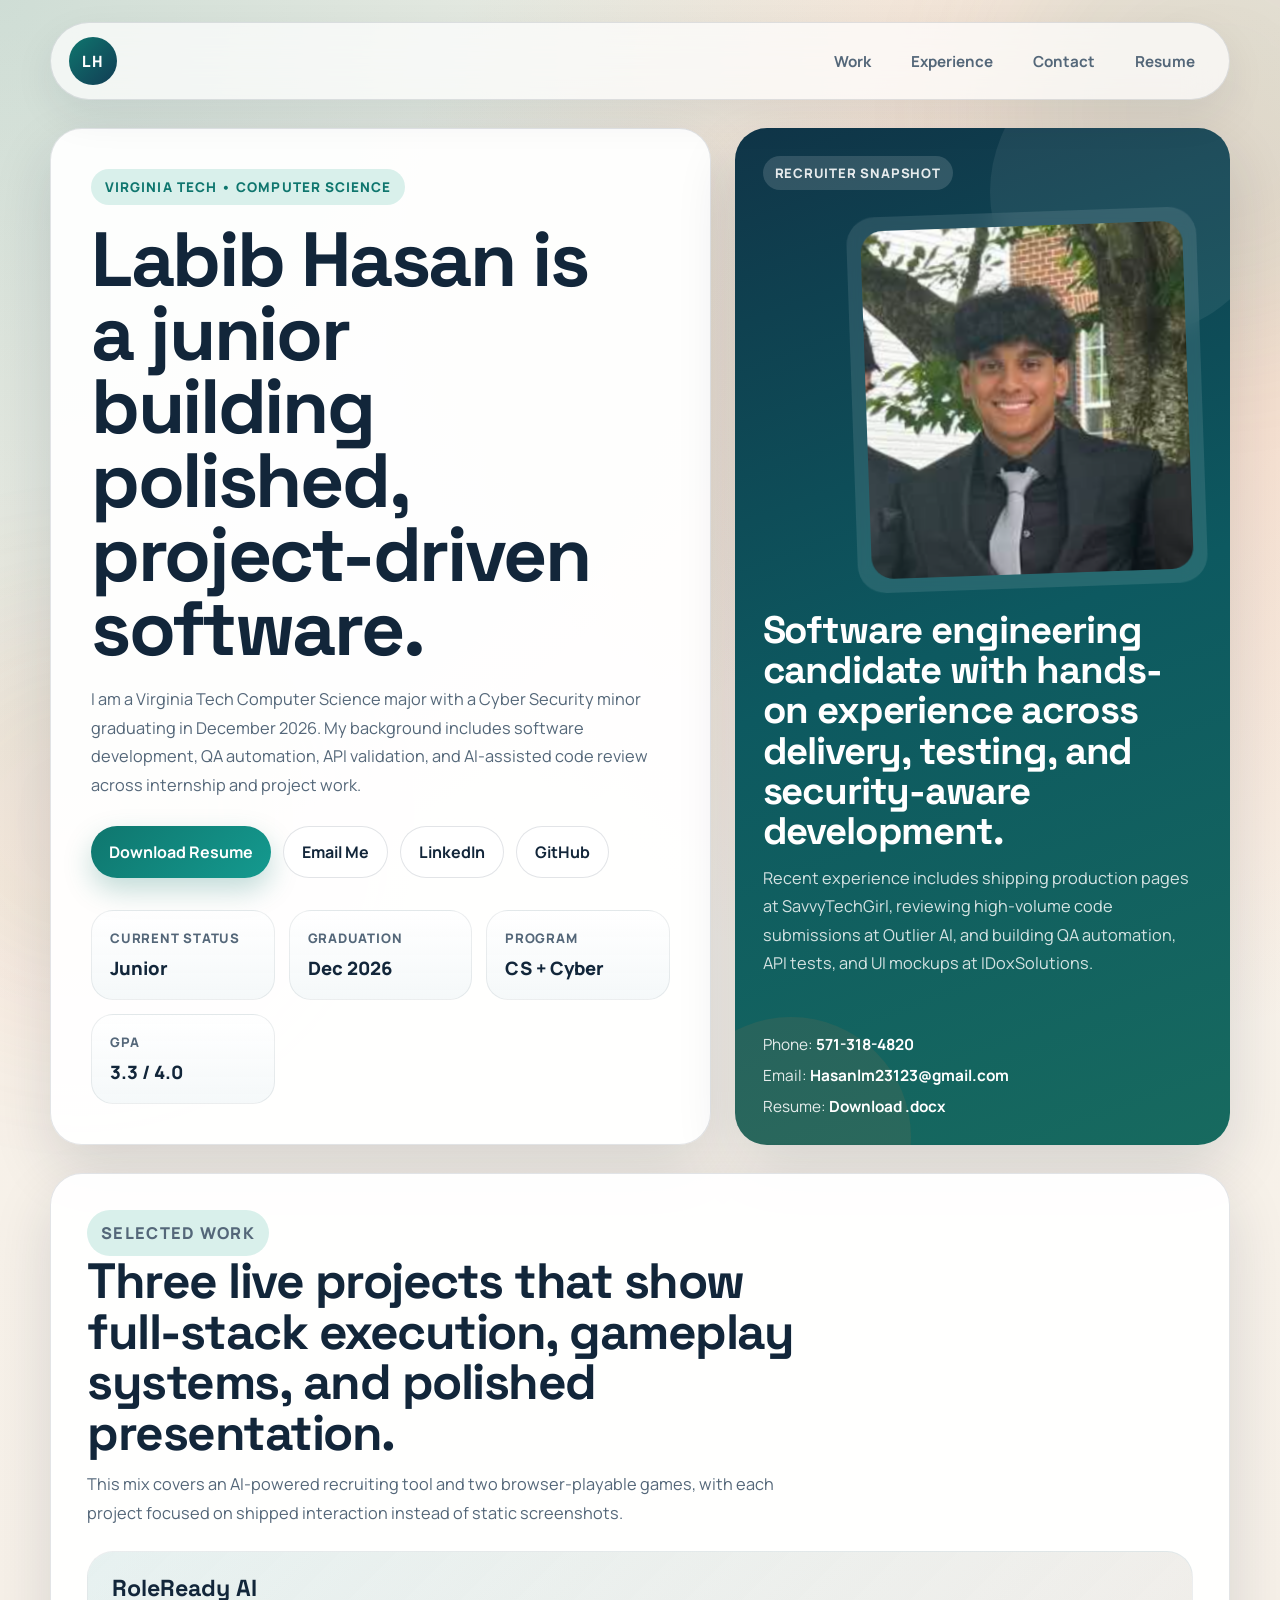
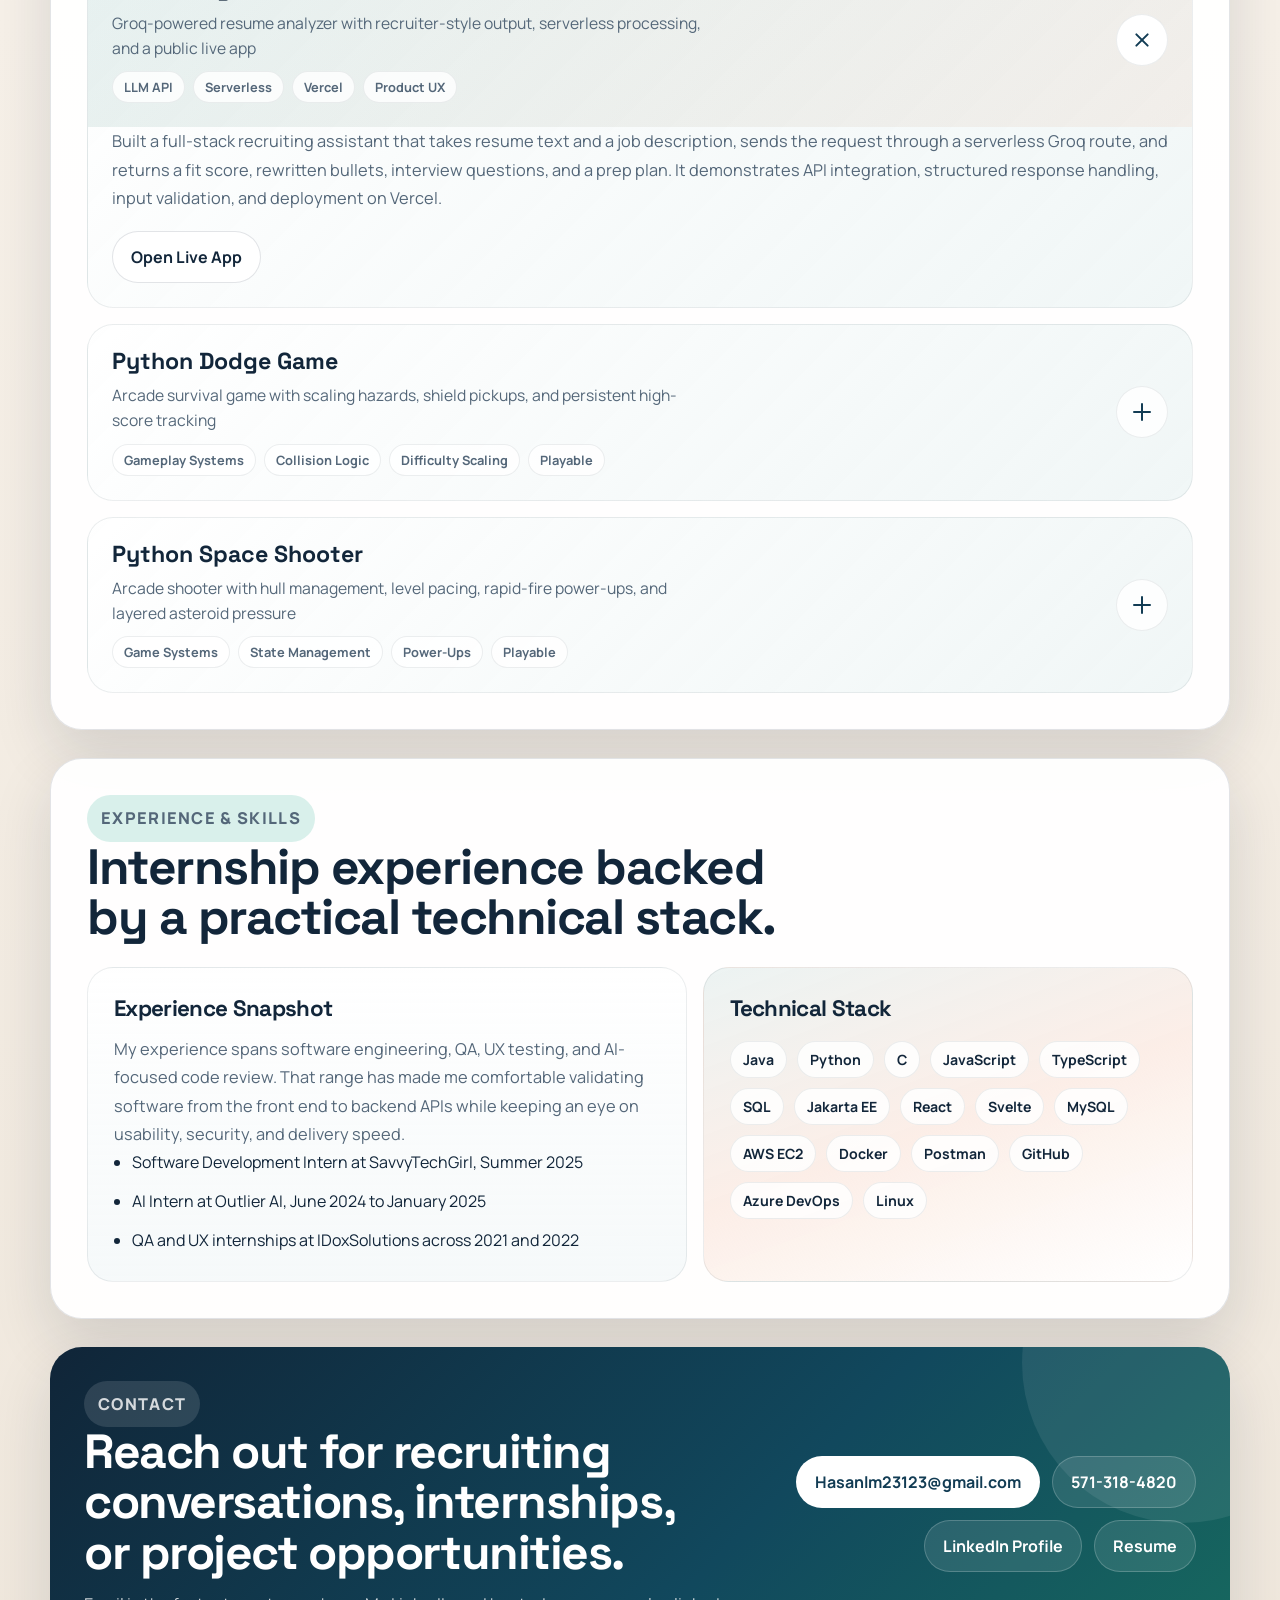
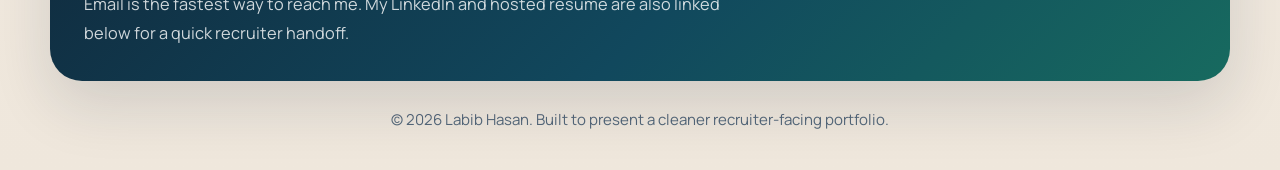
==== index.html @ 56d4d741 "refresh-featured-projects" ====
<!DOCTYPE html>
<html lang="en">

<head>
  <meta charset="utf-8" />
  <meta name="viewport" content="width=device-width, initial-scale=1" />
  <meta name="description"
    content="Labib Hasan is a Virginia Tech Computer Science junior with a Cyber Security minor graduating in December 2026. Explore resume, projects, experience, and contact information." />
  <title>Labib Hasan | Virginia Tech CS Portfolio</title>
  <link rel="preconnect" href="https://fonts.googleapis.com">
  <link rel="preconnect" href="https://fonts.gstatic.com" crossorigin>
  <link
    href="https://fonts.googleapis.com/css2?family=Manrope:wght@400;500;600;700;800&family=Space+Grotesk:wght@500;700&display=swap"
    rel="stylesheet">
  <link rel="stylesheet" href="/css/style.css?v=20260318c">
</head>

<body>
  <div class="page-shell">
    <header class="topbar">
      <a class="brand" href="#home">LH</a>
      <nav class="nav">
        <a href="#work">Work</a>
        <a href="#about">Experience</a>
        <a href="#contact">Contact</a>
        <a href="/documents/Labib_Hasan_Resume.docx" target="_blank" rel="noreferrer">Resume</a>
      </nav>
    </header>

    <main class="site-main" id="home">
      <section class="hero">
        <div class="hero-copy panel">
          <p class="eyebrow">Virginia Tech • Computer Science</p>
          <h1>Labib Hasan is a junior building polished, project-driven software.</h1>
          <p class="hero-text">
            I am a Virginia Tech Computer Science major with a Cyber Security minor graduating in December 2026. My
            background includes software development, QA automation, API validation, and AI-assisted code review across
            internship and project work.
          </p>

          <div class="hero-actions">
            <a class="btn btn-primary" href="/documents/Labib_Hasan_Resume.docx" target="_blank" rel="noreferrer"
              download>Download Resume</a>
            <a class="btn btn-secondary" href="mailto:Hasanlm23123@gmail.com">Email Me</a>
            <a class="btn btn-secondary" href="https://www.linkedin.com/in/labib-hasan-970874296" target="_blank"
              rel="noreferrer">LinkedIn</a>
            <a class="btn btn-secondary" href="https://github.com/Hasanlm23123" target="_blank"
              rel="noreferrer">GitHub</a>
          </div>

          <div class="quick-facts">
            <article class="fact-card">
              <span class="fact-label">Current Status</span>
              <strong class="fact-value">Junior</strong>
            </article>
            <article class="fact-card">
              <span class="fact-label">Graduation</span>
              <strong class="fact-value">Dec 2026</strong>
            </article>
            <article class="fact-card">
              <span class="fact-label">Program</span>
              <strong class="fact-value">CS + Cyber</strong>
            </article>
            <article class="fact-card">
              <span class="fact-label">GPA</span>
              <strong class="fact-value">3.3 / 4.0</strong>
            </article>
          </div>
        </div>

        <aside class="profile-card">
          <div class="profile-card-inner">
            <p class="profile-badge">Recruiter Snapshot</p>
            <div class="profile-image-wrap">
              <img src="images/SelfPortrait.png" alt="Portrait of Labib Hasan" class="profile-image">
            </div>
            <div class="profile-copy">
              <h2>Software engineering candidate with hands-on experience across delivery, testing, and security-aware development.</h2>
              <p>
                Recent experience includes shipping production pages at SavvyTechGirl, reviewing high-volume code
                submissions at Outlier AI, and building QA automation, API tests, and UI mockups at IDoxSolutions.
              </p>
            </div>
            <div class="profile-meta">
              <span>Phone: <a href="tel:5713184820">571-318-4820</a></span>
              <span>Email: <a href="mailto:Hasanlm23123@gmail.com">Hasanlm23123@gmail.com</a></span>
              <span>Resume: <a href="/documents/Labib_Hasan_Resume.docx" target="_blank" rel="noreferrer"
                  download>Download .docx</a></span>
            </div>
          </div>
        </aside>
      </section>

      <section class="section panel" id="work">
        <div class="section-heading">
          <p class="section-kicker">Selected Work</p>
          <h2>Three live projects that show full-stack execution, gameplay systems, and polished presentation.</h2>
          <p>
            This mix covers an AI-powered recruiting tool and two browser-playable games, with each project focused on
            shipped interaction instead of static screenshots.
          </p>
        </div>

        <div class="project-grid">
          <article class="project-card">
            <button class="project-toggle toggle" type="button" aria-expanded="false">
              <div class="project-toggle-copy">
                <span class="project-title">RoleReady AI</span>
                <span class="project-subtitle">Groq-powered resume analyzer with recruiter-style output, serverless
                  processing, and a public live app</span>
                <div class="project-tags">
                  <span class="tag">LLM API</span>
                  <span class="tag">Serverless</span>
                  <span class="tag">Vercel</span>
                  <span class="tag">Product UX</span>
                </div>
              </div>
              <span class="project-arrow" aria-hidden="true"></span>
            </button>
            <div class="slidedown">
              <div class="project-body">
                <p>
                  Built a full-stack recruiting assistant that takes resume text and a job description, sends the
                  request through a serverless Groq route, and returns a fit score, rewritten bullets, interview
                  questions, and a prep plan. It demonstrates API integration, structured response handling, input
                  validation, and deployment on Vercel.
                </p>
                <div class="project-links">
                  <a href="https://rolereadyai-hasanlm23123s-projects.vercel.app/" class="project-link"
                    target="_blank" rel="noreferrer">Open Live App</a>
                </div>
              </div>
            </div>
          </article>

          <article class="project-card">
            <button class="project-toggle toggle" type="button" aria-expanded="false">
              <div class="project-toggle-copy">
                <span class="project-title">Python Dodge Game</span>
                <span class="project-subtitle">Arcade survival game with scaling hazards, shield pickups, and
                  persistent high-score tracking</span>
                <div class="project-tags">
                  <span class="tag">Gameplay Systems</span>
                  <span class="tag">Collision Logic</span>
                  <span class="tag">Difficulty Scaling</span>
                  <span class="tag">Playable</span>
                </div>
              </div>
              <span class="project-arrow" aria-hidden="true"></span>
            </button>
            <div class="slidedown">
              <div class="project-body">
                <p>
                  Built a browser-playable survival game around movement, collision detection, score pacing, and
                  risk-reward power-ups. The project shows event-loop control, game-state management, and the ability
                  to turn a small idea into a polished interactive demo.
                </p>
                <div class="project-links">
                  <a href="/games/dodge/" class="project-link">Play Live</a>
                </div>
              </div>
            </div>
          </article>

          <article class="project-card">
            <button class="project-toggle toggle" type="button" aria-expanded="false">
              <div class="project-toggle-copy">
                <span class="project-title">Python Space Shooter</span>
                <span class="project-subtitle">Arcade shooter with hull management, level pacing, rapid-fire
                  power-ups, and layered asteroid pressure</span>
                <div class="project-tags">
                  <span class="tag">Game Systems</span>
                  <span class="tag">State Management</span>
                  <span class="tag">Power-Ups</span>
                  <span class="tag">Playable</span>
                </div>
              </div>
              <span class="project-arrow" aria-hidden="true"></span>
            </button>
            <div class="slidedown">
              <div class="project-body">
                <p>
                  Developed a browser-playable shooter with enemy waves, damage states, progression tuning, and
                  responsive feedback. It is a stronger systems project that highlights pacing, layered mechanics, and
                  clean player-facing interaction design.
                </p>
                <div class="project-links">
                  <a href="/games/space-shooter/" class="project-link">Play Live</a>
                </div>
              </div>
            </div>
          </article>
        </div>
      </section>

      <section class="section panel" id="about">
        <div class="section-heading">
          <p class="section-kicker">Experience & Skills</p>
          <h2>Internship experience backed by a practical technical stack.</h2>
        </div>

        <div class="about-grid">
          <article class="about-card">
            <h3>Experience Snapshot</h3>
            <p>
              My experience spans software engineering, QA, UX testing, and AI-focused code review. That range has made
              me comfortable validating software from the front end to backend APIs while keeping an eye on usability,
              security, and delivery speed.
            </p>
            <ul class="strength-list">
              <li>Software Development Intern at SavvyTechGirl, Summer 2025</li>
              <li>AI Intern at Outlier AI, June 2024 to January 2025</li>
              <li>QA and UX internships at IDoxSolutions across 2021 and 2022</li>
            </ul>
          </article>

          <article class="about-card accent-card">
            <h3>Technical Stack</h3>
            <div class="skill-cloud">
              <span class="skill-chip">Java</span>
              <span class="skill-chip">Python</span>
              <span class="skill-chip">C</span>
              <span class="skill-chip">JavaScript</span>
              <span class="skill-chip">TypeScript</span>
              <span class="skill-chip">SQL</span>
              <span class="skill-chip">Jakarta EE</span>
              <span class="skill-chip">React</span>
              <span class="skill-chip">Svelte</span>
              <span class="skill-chip">MySQL</span>
              <span class="skill-chip">AWS EC2</span>
              <span class="skill-chip">Docker</span>
              <span class="skill-chip">Postman</span>
              <span class="skill-chip">GitHub</span>
              <span class="skill-chip">Azure DevOps</span>
              <span class="skill-chip">Linux</span>
            </div>
          </article>
        </div>
      </section>

      <section class="contact-strip" id="contact">
        <div class="contact-copy">
          <p class="section-kicker light">Contact</p>
          <h2>Reach out for recruiting conversations, internships, or project opportunities.</h2>
          <p>
            Email is the fastest way to reach me. My LinkedIn and hosted resume are also linked below for a quick
            recruiter handoff.
          </p>
        </div>

        <div class="contact-actions">
          <a class="contact-link contact-link-primary" href="mailto:Hasanlm23123@gmail.com">Hasanlm23123@gmail.com</a>
          <a class="contact-link" href="tel:5713184820">571-318-4820</a>
          <a class="contact-link" href="https://www.linkedin.com/in/labib-hasan-970874296" target="_blank"
            rel="noreferrer">LinkedIn Profile</a>
          <a class="contact-link" href="/documents/Labib_Hasan_Resume.docx" target="_blank" rel="noreferrer"
            download>Resume</a>
        </div>
      </section>
    </main>

    <footer class="footer">
      <p>© 2026 Labib Hasan. Built to present a cleaner recruiter-facing portfolio.</p>
    </footer>
  </div>

  <script src="/js/slider.js?v=20260318b"></script>
</body>

</html>
---- css/style.css ----
:root {
    --bg: #f6f0e8;
    --bg-strong: #fffaf5;
    --surface: rgba(255, 255, 255, 0.78);
    --surface-strong: rgba(255, 255, 255, 0.94);
    --text: #12263a;
    --muted: #546779;
    --line: rgba(18, 38, 58, 0.12);
    --accent: #0f766e;
    --accent-soft: #d9f0eb;
    --accent-warm: #e57a44;
    --accent-deep: #123c54;
    --white: #ffffff;
    --shadow: 0 24px 60px rgba(18, 38, 58, 0.14);
    --radius-xl: 32px;
    --radius-lg: 24px;
    --radius-md: 18px;
}

html {
    box-sizing: border-box;
    scroll-behavior: smooth;
}

*,
*:before,
*:after {
    box-sizing: inherit;
}

body {
    margin: 0;
    min-height: 100%;
    font-family: "Manrope", sans-serif;
    color: var(--text);
    background:
        radial-gradient(circle at top left, rgba(15, 118, 110, 0.18), transparent 28%),
        radial-gradient(circle at 85% 10%, rgba(229, 122, 68, 0.22), transparent 22%),
        linear-gradient(180deg, #f9f4ec 0%, #f6f0e8 48%, #efe7dc 100%);
    overflow-x: hidden;
    position: relative;
}

body::before,
body::after {
    content: "";
    position: fixed;
    inset: auto;
    width: 28rem;
    height: 28rem;
    border-radius: 50%;
    filter: blur(80px);
    opacity: 0.45;
    pointer-events: none;
    z-index: 0;
}

body::before {
    top: -7rem;
    right: -10rem;
    background: rgba(15, 118, 110, 0.22);
}

body::after {
    bottom: -9rem;
    left: -9rem;
    background: rgba(229, 122, 68, 0.18);
}

@keyframes rise {
    from {
        opacity: 0;
        transform: translateY(22px);
    }

    to {
        opacity: 1;
        transform: translateY(0);
    }
}

a {
    color: inherit;
    text-decoration: none;
}

img {
    display: block;
    max-width: 100%;
}

.page-shell {
    width: min(1180px, calc(100% - 32px));
    margin: 0 auto;
    padding: 22px 0 40px;
    position: relative;
    z-index: 1;
}

.topbar {
    display: flex;
    justify-content: space-between;
    align-items: center;
    gap: 16px;
    padding: 14px 18px;
    margin-bottom: 28px;
    border: 1px solid var(--line);
    border-radius: 999px;
    background: rgba(255, 255, 255, 0.7);
    backdrop-filter: blur(20px);
    box-shadow: 0 16px 40px rgba(18, 38, 58, 0.08);
    position: sticky;
    top: 14px;
    z-index: 20;
}

.brand {
    width: 48px;
    height: 48px;
    border-radius: 50%;
    display: inline-flex;
    align-items: center;
    justify-content: center;
    background: linear-gradient(135deg, var(--accent), var(--accent-deep));
    color: var(--white);
    font-family: "Space Grotesk", sans-serif;
    font-size: 1rem;
    font-weight: 700;
    letter-spacing: 0.08em;
}

.nav {
    display: flex;
    gap: 8px;
    flex-wrap: wrap;
}

.nav a {
    padding: 10px 16px;
    border-radius: 999px;
    color: var(--muted);
    font-size: 0.95rem;
    font-weight: 700;
    transition: background-color 0.2s ease, color 0.2s ease, transform 0.2s ease;
}

.nav a:hover,
.nav a:focus-visible {
    background: rgba(15, 118, 110, 0.08);
    color: var(--text);
    transform: translateY(-1px);
}

.site-main {
    display: flex;
    flex-direction: column;
    gap: 28px;
}

.panel {
    background: var(--surface-strong);
    border: 1px solid var(--line);
    border-radius: var(--radius-xl);
    box-shadow: var(--shadow);
}

.hero {
    display: grid;
    grid-template-columns: minmax(0, 1.2fr) minmax(320px, 0.9fr);
    gap: 24px;
    align-items: stretch;
}

.hero-copy {
    padding: 40px;
    animation: rise 0.7s ease both;
}

.eyebrow,
.section-kicker {
    display: inline-flex;
    align-items: center;
    gap: 8px;
    padding: 9px 14px;
    margin: 0 0 18px;
    border-radius: 999px;
    background: var(--accent-soft);
    color: var(--accent);
    font-size: 0.84rem;
    font-weight: 800;
    letter-spacing: 0.08em;
    text-transform: uppercase;
}

.light {
    background: rgba(255, 255, 255, 0.12);
    color: rgba(255, 255, 255, 0.84);
}

h1,
h2,
h3 {
    margin: 0;
    font-family: "Space Grotesk", sans-serif;
    letter-spacing: -0.03em;
}

h1 {
    font-size: clamp(2.7rem, 6vw, 5rem);
    line-height: 0.96;
    max-width: 11ch;
}

.hero-text,
.section-heading p,
.about-card p,
.contact-copy p,
.project-body p,
.profile-copy p {
    color: var(--muted);
    font-size: 1.02rem;
    line-height: 1.75;
}

.hero-text {
    max-width: 58ch;
    margin: 20px 0 0;
}

.hero-actions {
    display: flex;
    flex-wrap: wrap;
    gap: 12px;
    margin-top: 26px;
}

.btn,
.project-link,
.contact-link {
    display: inline-flex;
    align-items: center;
    justify-content: center;
    padding: 14px 18px;
    border-radius: 999px;
    font-weight: 700;
    transition: transform 0.2s ease, box-shadow 0.2s ease, background-color 0.2s ease, color 0.2s ease;
}

.btn:hover,
.btn:focus-visible,
.project-link:hover,
.project-link:focus-visible,
.contact-link:hover,
.contact-link:focus-visible {
    transform: translateY(-2px);
}

.btn-primary {
    background: linear-gradient(135deg, var(--accent), #149a8f);
    color: var(--white);
    box-shadow: 0 12px 28px rgba(15, 118, 110, 0.26);
}

.btn-secondary {
    border: 1px solid var(--line);
    background: rgba(255, 255, 255, 0.86);
    color: var(--text);
}

.quick-facts {
    display: grid;
    grid-template-columns: repeat(auto-fit, minmax(150px, 1fr));
    gap: 14px;
    margin-top: 32px;
}

.fact-card {
    padding: 18px;
    border: 1px solid rgba(18, 38, 58, 0.08);
    border-radius: 22px;
    background: linear-gradient(180deg, rgba(255, 255, 255, 0.94), rgba(244, 248, 249, 0.92));
}

.fact-label {
    display: block;
    margin-bottom: 8px;
    color: var(--muted);
    font-size: 0.82rem;
    font-weight: 800;
    letter-spacing: 0.06em;
    text-transform: uppercase;
}

.fact-value {
    font-size: 1.15rem;
    font-weight: 800;
}

.profile-card {
    position: relative;
    overflow: hidden;
    border-radius: var(--radius-xl);
    background: linear-gradient(160deg, #103548 0%, #0d5960 50%, #176a5f 100%);
    color: var(--white);
    box-shadow: var(--shadow);
    animation: rise 0.7s ease 0.12s both;
}

.profile-card::before,
.profile-card::after {
    content: "";
    position: absolute;
    border-radius: 50%;
    opacity: 0.22;
}

.profile-card::before {
    width: 18rem;
    height: 18rem;
    top: -5rem;
    right: -3rem;
    background: rgba(255, 255, 255, 0.3);
}

.profile-card::after {
    width: 15rem;
    height: 15rem;
    bottom: -7rem;
    left: -4rem;
    background: rgba(229, 122, 68, 0.45);
}

.profile-card-inner {
    position: relative;
    z-index: 1;
    min-height: 100%;
    display: flex;
    flex-direction: column;
    gap: 22px;
    padding: 28px;
}

.profile-badge {
    display: inline-flex;
    align-self: flex-start;
    margin: 0;
    padding: 8px 12px;
    border-radius: 999px;
    background: rgba(255, 255, 255, 0.14);
    color: rgba(255, 255, 255, 0.88);
    font-size: 0.82rem;
    font-weight: 800;
    letter-spacing: 0.06em;
    text-transform: uppercase;
}

.profile-image-wrap {
    width: min(100%, 350px);
    margin-left: auto;
    padding: 14px;
    border-radius: 28px;
    background: rgba(255, 255, 255, 0.1);
    backdrop-filter: blur(12px);
    transform: rotate(-2deg);
}

.profile-image {
    aspect-ratio: 1 / 1.08;
    object-fit: cover;
    border-radius: 22px;
}

.profile-copy h2 {
    font-size: clamp(1.75rem, 3vw, 2.4rem);
    line-height: 1.05;
    max-width: 18ch;
}

.profile-copy p {
    color: rgba(255, 255, 255, 0.82);
    margin: 12px 0 0;
}

.profile-meta {
    display: flex;
    flex-direction: column;
    gap: 10px;
    margin-top: auto;
    color: rgba(255, 255, 255, 0.88);
    font-size: 0.96rem;
}

.profile-meta a {
    color: var(--white);
    font-weight: 700;
}

.section {
    padding: 36px;
}

#work {
    animation: rise 0.7s ease 0.2s both;
}

#about {
    animation: rise 0.7s ease 0.3s both;
}

.section-heading {
    max-width: 720px;
    margin-bottom: 24px;
}

.section-heading h2 {
    font-size: clamp(2rem, 4vw, 3.1rem);
    line-height: 1.02;
    margin-bottom: 12px;
}

.section-heading p {
    margin: 0;
}

.project-grid {
    display: grid;
    gap: 16px;
}

.project-card {
    border: 1px solid rgba(18, 38, 58, 0.08);
    border-radius: 26px;
    overflow: hidden;
    background: linear-gradient(135deg, rgba(255, 255, 255, 0.96), rgba(238, 245, 245, 0.86));
}

.project-toggle {
    width: 100%;
    display: flex;
    align-items: center;
    justify-content: space-between;
    gap: 18px;
    padding: 24px;
    background: transparent;
    border: 0;
    color: inherit;
    font: inherit;
    text-align: left;
    cursor: pointer;
    transition: background-color 0.2s ease;
}

.project-toggle:hover,
.project-toggle:focus-visible {
    background: rgba(15, 118, 110, 0.04);
}

.project-toggle.highlight {
    background: linear-gradient(135deg, rgba(15, 118, 110, 0.1), rgba(229, 122, 68, 0.08));
}

.project-toggle-copy {
    display: flex;
    flex-direction: column;
    gap: 10px;
    min-width: 0;
}

.project-title {
    font-family: "Space Grotesk", sans-serif;
    font-size: 1.45rem;
    font-weight: 700;
    line-height: 1.05;
}

.project-subtitle {
    color: var(--muted);
    font-size: 0.98rem;
    line-height: 1.6;
    max-width: 60ch;
}

.project-tags {
    display: flex;
    flex-wrap: wrap;
    gap: 8px;
}

.tag {
    display: inline-flex;
    padding: 6px 11px;
    border-radius: 999px;
    border: 1px solid rgba(18, 38, 58, 0.08);
    background: rgba(255, 255, 255, 0.82);
    color: var(--muted);
    font-size: 0.8rem;
    font-weight: 700;
}

.project-arrow {
    flex: 0 0 auto;
    width: 52px;
    height: 52px;
    border-radius: 50%;
    border: 1px solid rgba(18, 38, 58, 0.08);
    background: rgba(255, 255, 255, 0.85);
    position: relative;
    transition: transform 0.25s ease, background-color 0.25s ease;
}

.project-arrow::before,
.project-arrow::after {
    content: "";
    position: absolute;
    top: 50%;
    left: 50%;
    width: 18px;
    height: 2px;
    background: var(--accent-deep);
    border-radius: 999px;
    transform: translate(-50%, -50%);
}

.project-arrow::after {
    transform: translate(-50%, -50%) rotate(90deg);
}

.project-toggle.highlight .project-arrow {
    transform: rotate(45deg);
    background: rgba(255, 255, 255, 0.96);
}

.slidedown {
    height: 0;
    overflow: hidden;
    transition: height 0.35s ease;
}

.project-body {
    padding: 0 24px 24px;
}

.project-body p {
    margin: 0 0 18px;
}

.project-links {
    display: flex;
    flex-wrap: wrap;
    gap: 12px;
}

.project-link {
    border: 1px solid rgba(18, 38, 58, 0.12);
    background: rgba(255, 255, 255, 0.92);
    color: var(--text);
}

.about-grid {
    display: grid;
    grid-template-columns: minmax(0, 1.1fr) minmax(0, 0.9fr);
    gap: 16px;
}

.about-card {
    padding: 26px;
    border-radius: 26px;
    border: 1px solid rgba(18, 38, 58, 0.08);
    background: linear-gradient(180deg, rgba(255, 255, 255, 0.98), rgba(244, 248, 249, 0.86));
}

.about-card h3 {
    font-size: 1.4rem;
    margin-bottom: 12px;
}

.about-card p {
    margin: 0;
}

.accent-card {
    background: linear-gradient(160deg, rgba(15, 118, 110, 0.08), rgba(229, 122, 68, 0.12), rgba(255, 255, 255, 0.92));
}

.skill-cloud {
    display: flex;
    flex-wrap: wrap;
    gap: 10px;
    margin-top: 18px;
}

.skill-chip {
    display: inline-flex;
    align-items: center;
    padding: 8px 12px;
    border-radius: 999px;
    border: 1px solid rgba(18, 38, 58, 0.08);
    background: rgba(255, 255, 255, 0.84);
    color: var(--text);
    font-size: 0.88rem;
    font-weight: 700;
}

.strength-list {
    margin: 0;
    padding-left: 1.1rem;
    color: var(--text);
}

.strength-list li {
    margin-bottom: 12px;
    line-height: 1.7;
}

.strength-list li:last-child {
    margin-bottom: 0;
}

.contact-strip {
    display: flex;
    align-items: center;
    justify-content: space-between;
    gap: 24px;
    padding: 34px;
    border-radius: var(--radius-xl);
    background: linear-gradient(135deg, #102538 0%, #11485d 58%, #176a5f 100%);
    color: var(--white);
    box-shadow: var(--shadow);
    position: relative;
    overflow: hidden;
    animation: rise 0.7s ease 0.4s both;
}

.contact-strip::before {
    content: "";
    position: absolute;
    width: 20rem;
    height: 20rem;
    border-radius: 50%;
    top: -9rem;
    right: -7rem;
    background: rgba(255, 255, 255, 0.08);
}

.contact-copy,
.contact-actions {
    position: relative;
    z-index: 1;
}

.contact-copy {
    max-width: 640px;
}

.contact-copy h2 {
    font-size: clamp(1.9rem, 4vw, 3rem);
    line-height: 1.05;
    margin-bottom: 12px;
}

.contact-copy p {
    margin: 0;
    color: rgba(255, 255, 255, 0.8);
}

.contact-actions {
    display: flex;
    flex-wrap: wrap;
    gap: 12px;
    justify-content: flex-end;
}

.contact-link {
    border: 1px solid rgba(255, 255, 255, 0.2);
    background: rgba(255, 255, 255, 0.1);
    color: var(--white);
}

.contact-link-primary {
    background: var(--white);
    color: var(--accent-deep);
    border-color: transparent;
}

.footer {
    padding: 28px 4px 0;
    text-align: center;
    color: var(--muted);
    font-size: 0.94rem;
}

.footer p {
    margin: 0;
}

@media (max-width: 980px) {
    .hero,
    .about-grid,
    .contact-strip {
        grid-template-columns: 1fr;
    }

    .hero {
        display: flex;
        flex-direction: column;
    }

    .contact-strip {
        flex-direction: column;
        align-items: flex-start;
    }

    .contact-actions {
        justify-content: flex-start;
    }

    .profile-copy h2 {
        max-width: none;
    }
}

@media (max-width: 760px) {
    .page-shell {
        width: min(100%, calc(100% - 20px));
        padding-top: 12px;
    }

    .topbar {
        border-radius: 28px;
        flex-direction: column;
        align-items: stretch;
        padding: 14px;
    }

    .brand {
        align-self: flex-start;
    }

    .nav {
        justify-content: flex-start;
    }

    .hero-copy,
    .section,
    .contact-strip {
        padding: 24px;
    }

    .quick-facts {
        grid-template-columns: 1fr;
    }

    .project-toggle {
        align-items: flex-start;
    }

    .project-arrow {
        width: 46px;
        height: 46px;
    }
}

@media (max-width: 540px) {
    h1 {
        max-width: none;
        font-size: clamp(2.4rem, 12vw, 3.2rem);
    }

    .hero-actions,
    .contact-actions {
        flex-direction: column;
        align-items: stretch;
    }

    .btn,
    .project-link,
    .contact-link {
        width: 100%;
    }

    .project-toggle {
        padding: 20px;
    }

    .project-body {
        padding: 0 20px 20px;
    }
}
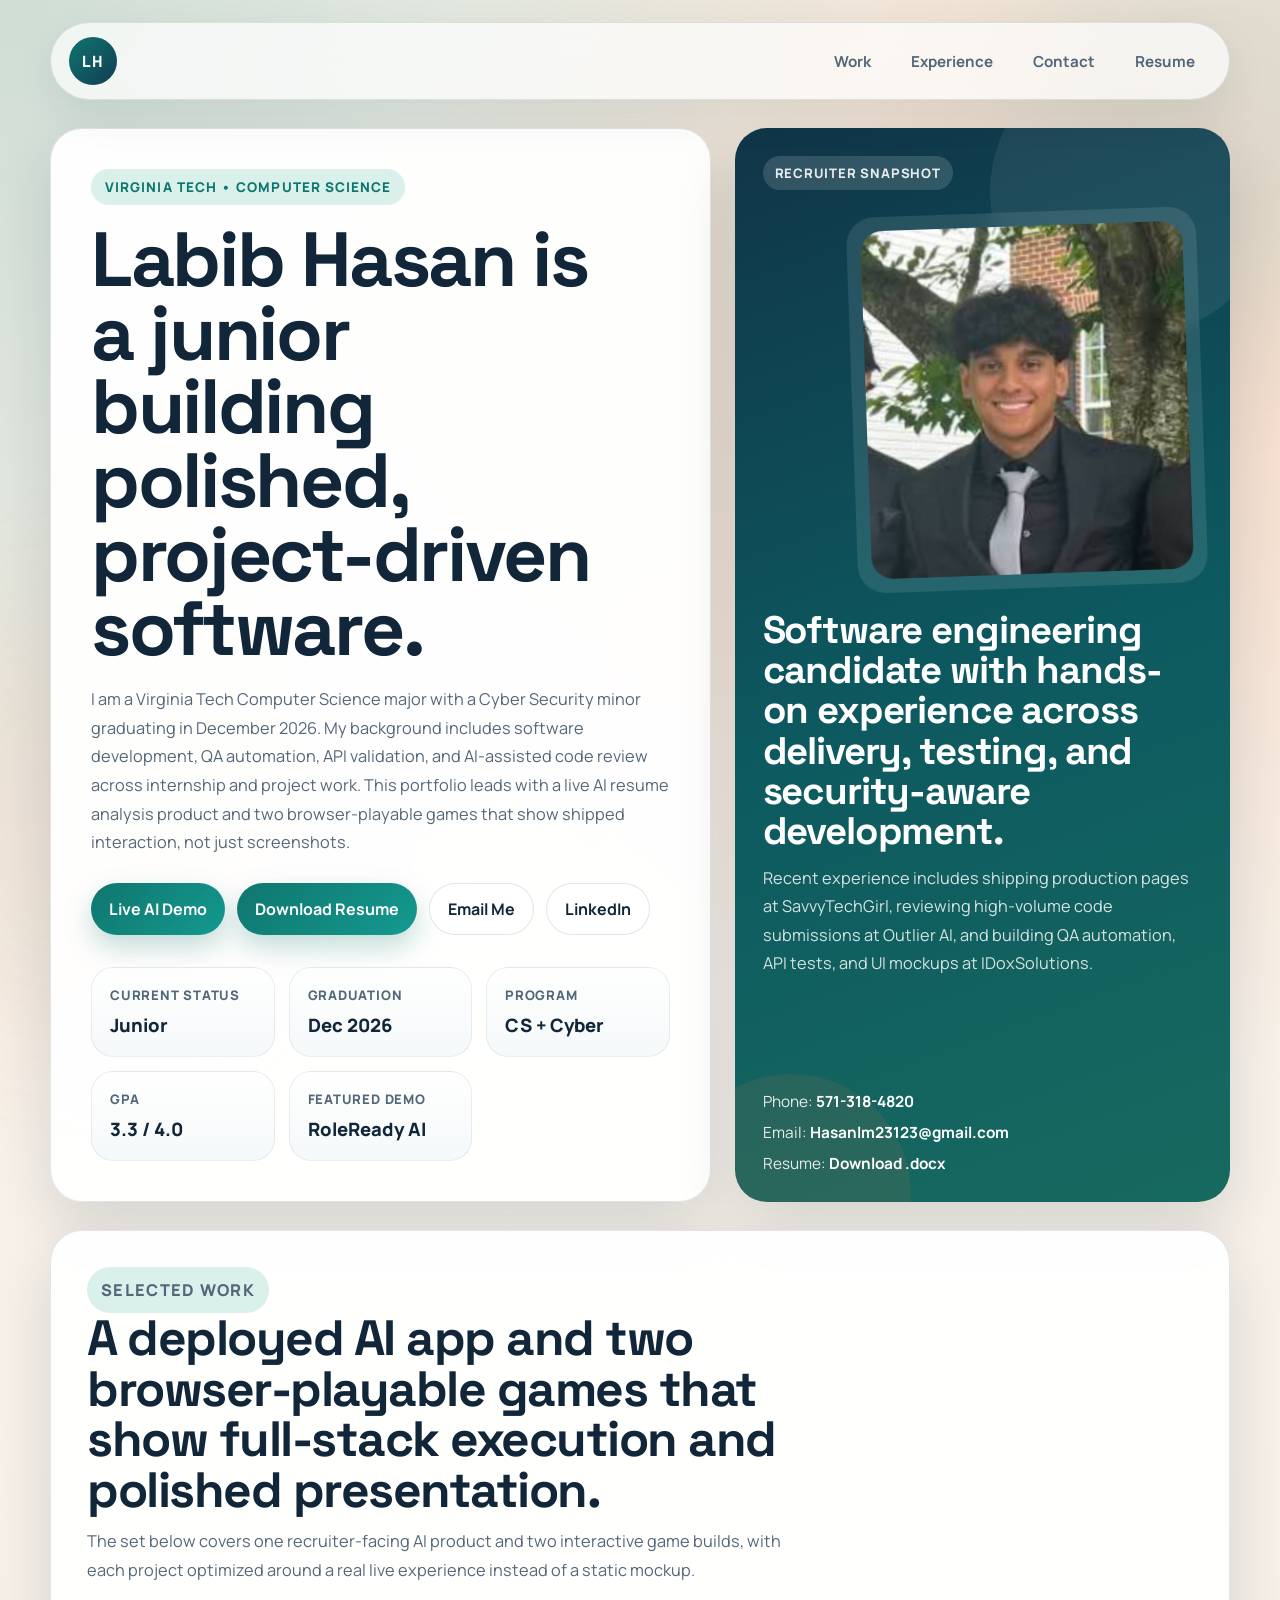
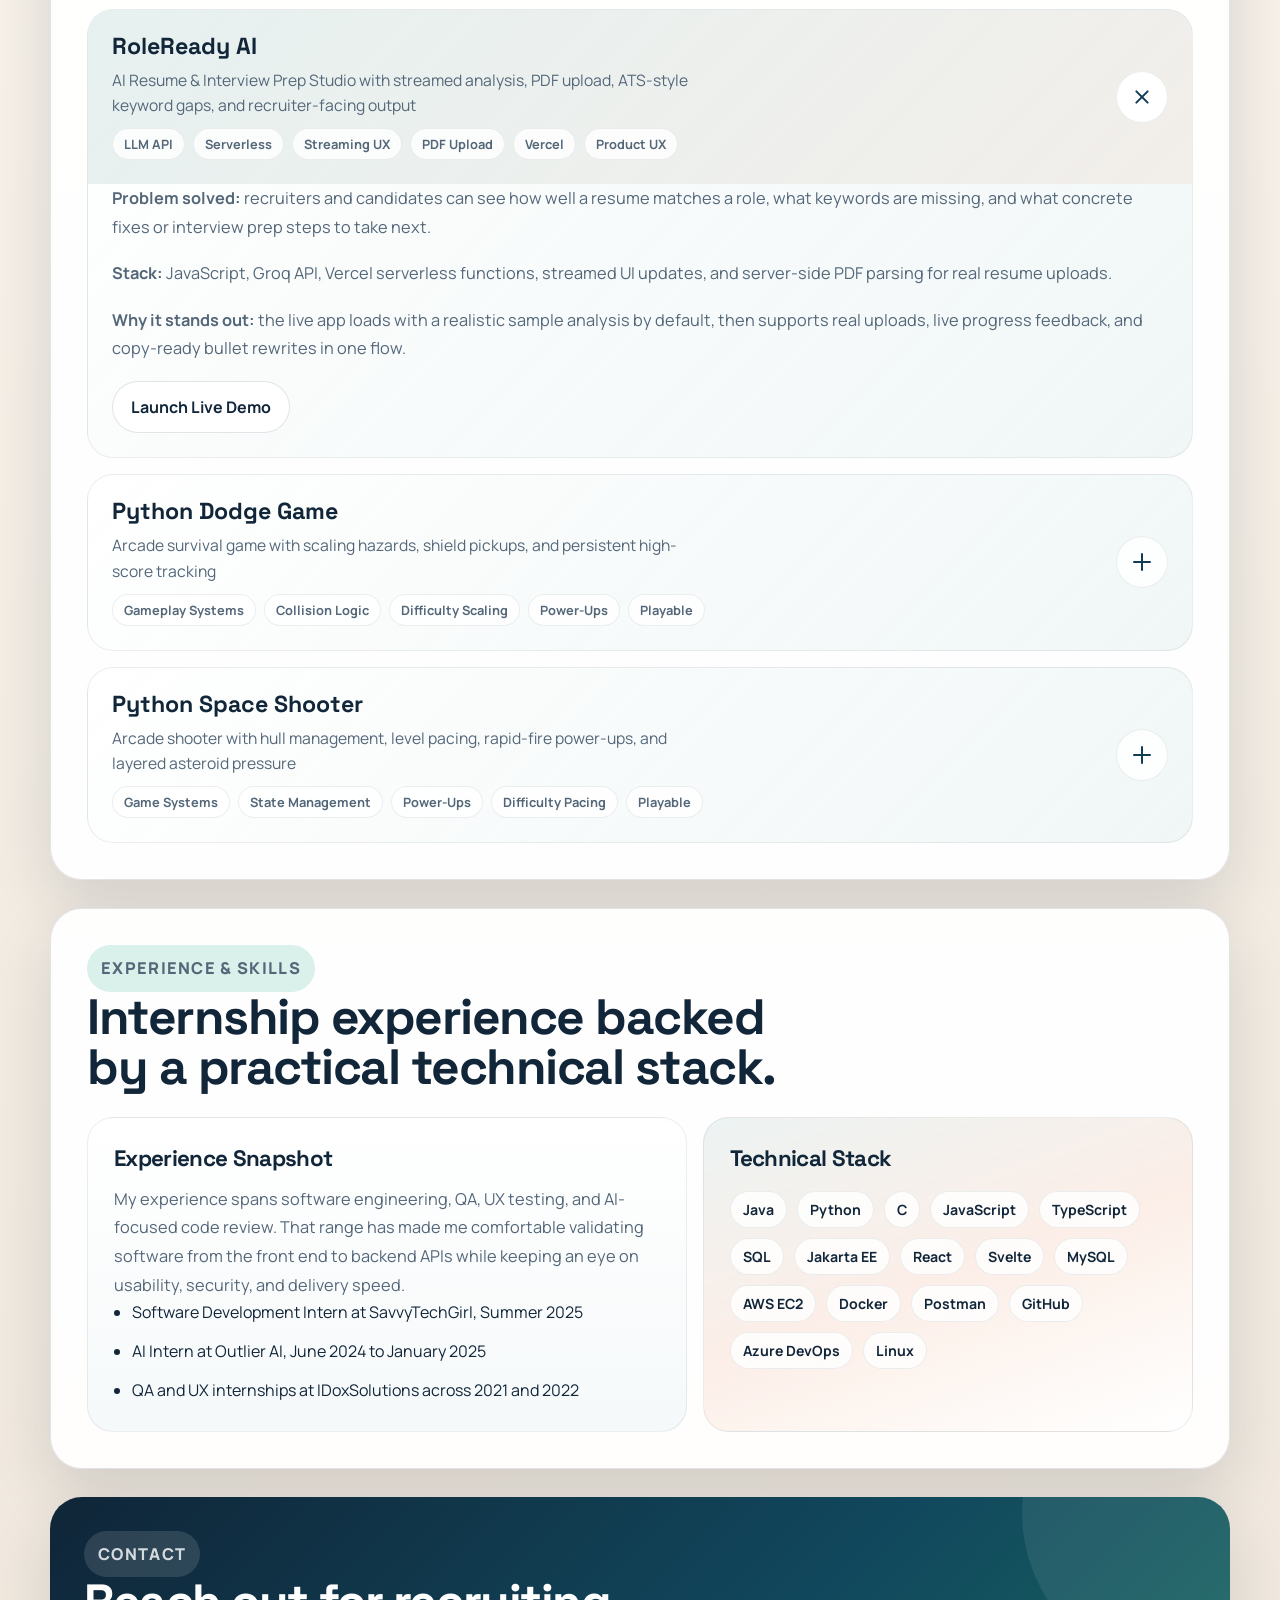
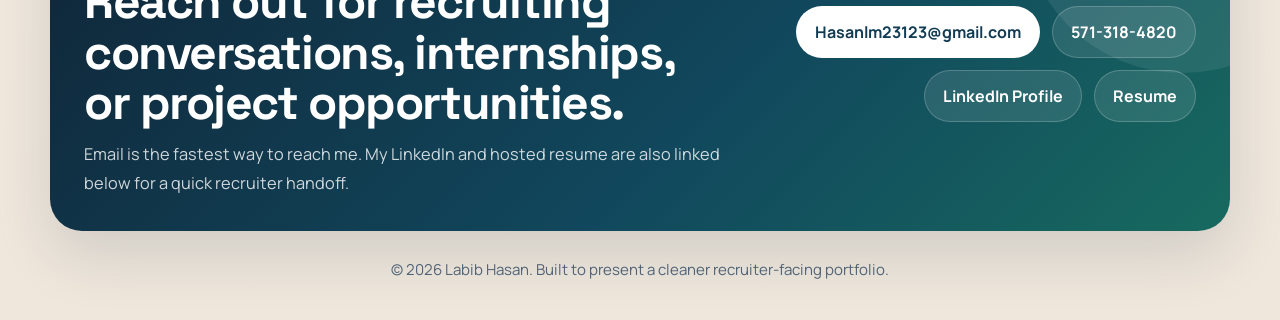
==== commit 2f2d41fa: "feature-live-ai-demo-homepage" ====
--- a/index.html
+++ b/index.html
@@ -35,17 +35,18 @@
           <p class="hero-text">
             I am a Virginia Tech Computer Science major with a Cyber Security minor graduating in December 2026. My
             background includes software development, QA automation, API validation, and AI-assisted code review across
-            internship and project work.
+            internship and project work. This portfolio leads with a live AI resume analysis product and two
+            browser-playable games that show shipped interaction, not just screenshots.
           </p>
 
           <div class="hero-actions">
+            <a class="btn btn-primary" href="https://rolereadyai-hasanlm23123s-projects.vercel.app/" target="_blank"
+              rel="noreferrer">Live AI Demo</a>
             <a class="btn btn-primary" href="/documents/Labib_Hasan_Resume.docx" target="_blank" rel="noreferrer"
               download>Download Resume</a>
             <a class="btn btn-secondary" href="mailto:Hasanlm23123@gmail.com">Email Me</a>
             <a class="btn btn-secondary" href="https://www.linkedin.com/in/labib-hasan-970874296" target="_blank"
               rel="noreferrer">LinkedIn</a>
-            <a class="btn btn-secondary" href="https://github.com/Hasanlm23123" target="_blank"
-              rel="noreferrer">GitHub</a>
           </div>
 
           <div class="quick-facts">
@@ -64,6 +65,10 @@
             <article class="fact-card">
               <span class="fact-label">GPA</span>
               <strong class="fact-value">3.3 / 4.0</strong>
+            </article>
+            <article class="fact-card">
+              <span class="fact-label">Featured Demo</span>
+              <strong class="fact-value">RoleReady AI</strong>
             </article>
           </div>
         </div>
@@ -94,10 +99,10 @@
       <section class="section panel" id="work">
         <div class="section-heading">
           <p class="section-kicker">Selected Work</p>
-          <h2>Three live projects that show full-stack execution, gameplay systems, and polished presentation.</h2>
+          <h2>A deployed AI app and two browser-playable games that show full-stack execution and polished presentation.</h2>
           <p>
-            This mix covers an AI-powered recruiting tool and two browser-playable games, with each project focused on
-            shipped interaction instead of static screenshots.
+            The set below covers one recruiter-facing AI product and two interactive game builds, with each project
+            optimized around a real live experience instead of a static mockup.
           </p>
         </div>
 
@@ -106,11 +111,13 @@
             <button class="project-toggle toggle" type="button" aria-expanded="false">
               <div class="project-toggle-copy">
                 <span class="project-title">RoleReady AI</span>
-                <span class="project-subtitle">Groq-powered resume analyzer with recruiter-style output, serverless
-                  processing, and a public live app</span>
+                <span class="project-subtitle">AI Resume &amp; Interview Prep Studio with streamed analysis, PDF
+                  upload, ATS-style keyword gaps, and recruiter-facing output</span>
                 <div class="project-tags">
                   <span class="tag">LLM API</span>
                   <span class="tag">Serverless</span>
+                  <span class="tag">Streaming UX</span>
+                  <span class="tag">PDF Upload</span>
                   <span class="tag">Vercel</span>
                   <span class="tag">Product UX</span>
                 </div>
@@ -120,14 +127,20 @@
             <div class="slidedown">
               <div class="project-body">
                 <p>
-                  Built a full-stack recruiting assistant that takes resume text and a job description, sends the
-                  request through a serverless Groq route, and returns a fit score, rewritten bullets, interview
-                  questions, and a prep plan. It demonstrates API integration, structured response handling, input
-                  validation, and deployment on Vercel.
+                  <strong>Problem solved:</strong> recruiters and candidates can see how well a resume matches a role,
+                  what keywords are missing, and what concrete fixes or interview prep steps to take next.
+                </p>
+                <p>
+                  <strong>Stack:</strong> JavaScript, Groq API, Vercel serverless functions, streamed UI updates, and
+                  server-side PDF parsing for real resume uploads.
+                </p>
+                <p>
+                  <strong>Why it stands out:</strong> the live app loads with a realistic sample analysis by default,
+                  then supports real uploads, live progress feedback, and copy-ready bullet rewrites in one flow.
                 </p>
                 <div class="project-links">
                   <a href="https://rolereadyai-hasanlm23123s-projects.vercel.app/" class="project-link"
-                    target="_blank" rel="noreferrer">Open Live App</a>
+                    target="_blank" rel="noreferrer">Launch Live Demo</a>
                 </div>
               </div>
             </div>
@@ -143,6 +156,7 @@
                   <span class="tag">Gameplay Systems</span>
                   <span class="tag">Collision Logic</span>
                   <span class="tag">Difficulty Scaling</span>
+                  <span class="tag">Power-Ups</span>
                   <span class="tag">Playable</span>
                 </div>
               </div>
@@ -151,9 +165,9 @@
             <div class="slidedown">
               <div class="project-body">
                 <p>
-                  Built a browser-playable survival game around movement, collision detection, score pacing, and
-                  risk-reward power-ups. The project shows event-loop control, game-state management, and the ability
-                  to turn a small idea into a polished interactive demo.
+                  Rebuilt the original Python dodge concept into a browser-playable arcade survival game with movement,
+                  collision detection, score-based pacing, shield pickups, and persistent high-score tracking. It shows
+                  event-loop control, game-state management, and clean moment-to-moment feedback.
                 </p>
                 <div class="project-links">
                   <a href="/games/dodge/" class="project-link">Play Live</a>
@@ -172,6 +186,7 @@
                   <span class="tag">Game Systems</span>
                   <span class="tag">State Management</span>
                   <span class="tag">Power-Ups</span>
+                  <span class="tag">Difficulty Pacing</span>
                   <span class="tag">Playable</span>
                 </div>
               </div>
@@ -180,9 +195,9 @@
             <div class="slidedown">
               <div class="project-body">
                 <p>
-                  Developed a browser-playable shooter with enemy waves, damage states, progression tuning, and
-                  responsive feedback. It is a stronger systems project that highlights pacing, layered mechanics, and
-                  clean player-facing interaction design.
+                  Reworked the original Python shooter into a browser-playable space game with hull management,
+                  progression tuning, rapid-fire pickups, layered asteroid pressure, and responsive damage feedback. It
+                  highlights pacing, layered mechanics, and clean player-facing interaction design.
                 </p>
                 <div class="project-links">
                   <a href="/games/space-shooter/" class="project-link">Play Live</a>
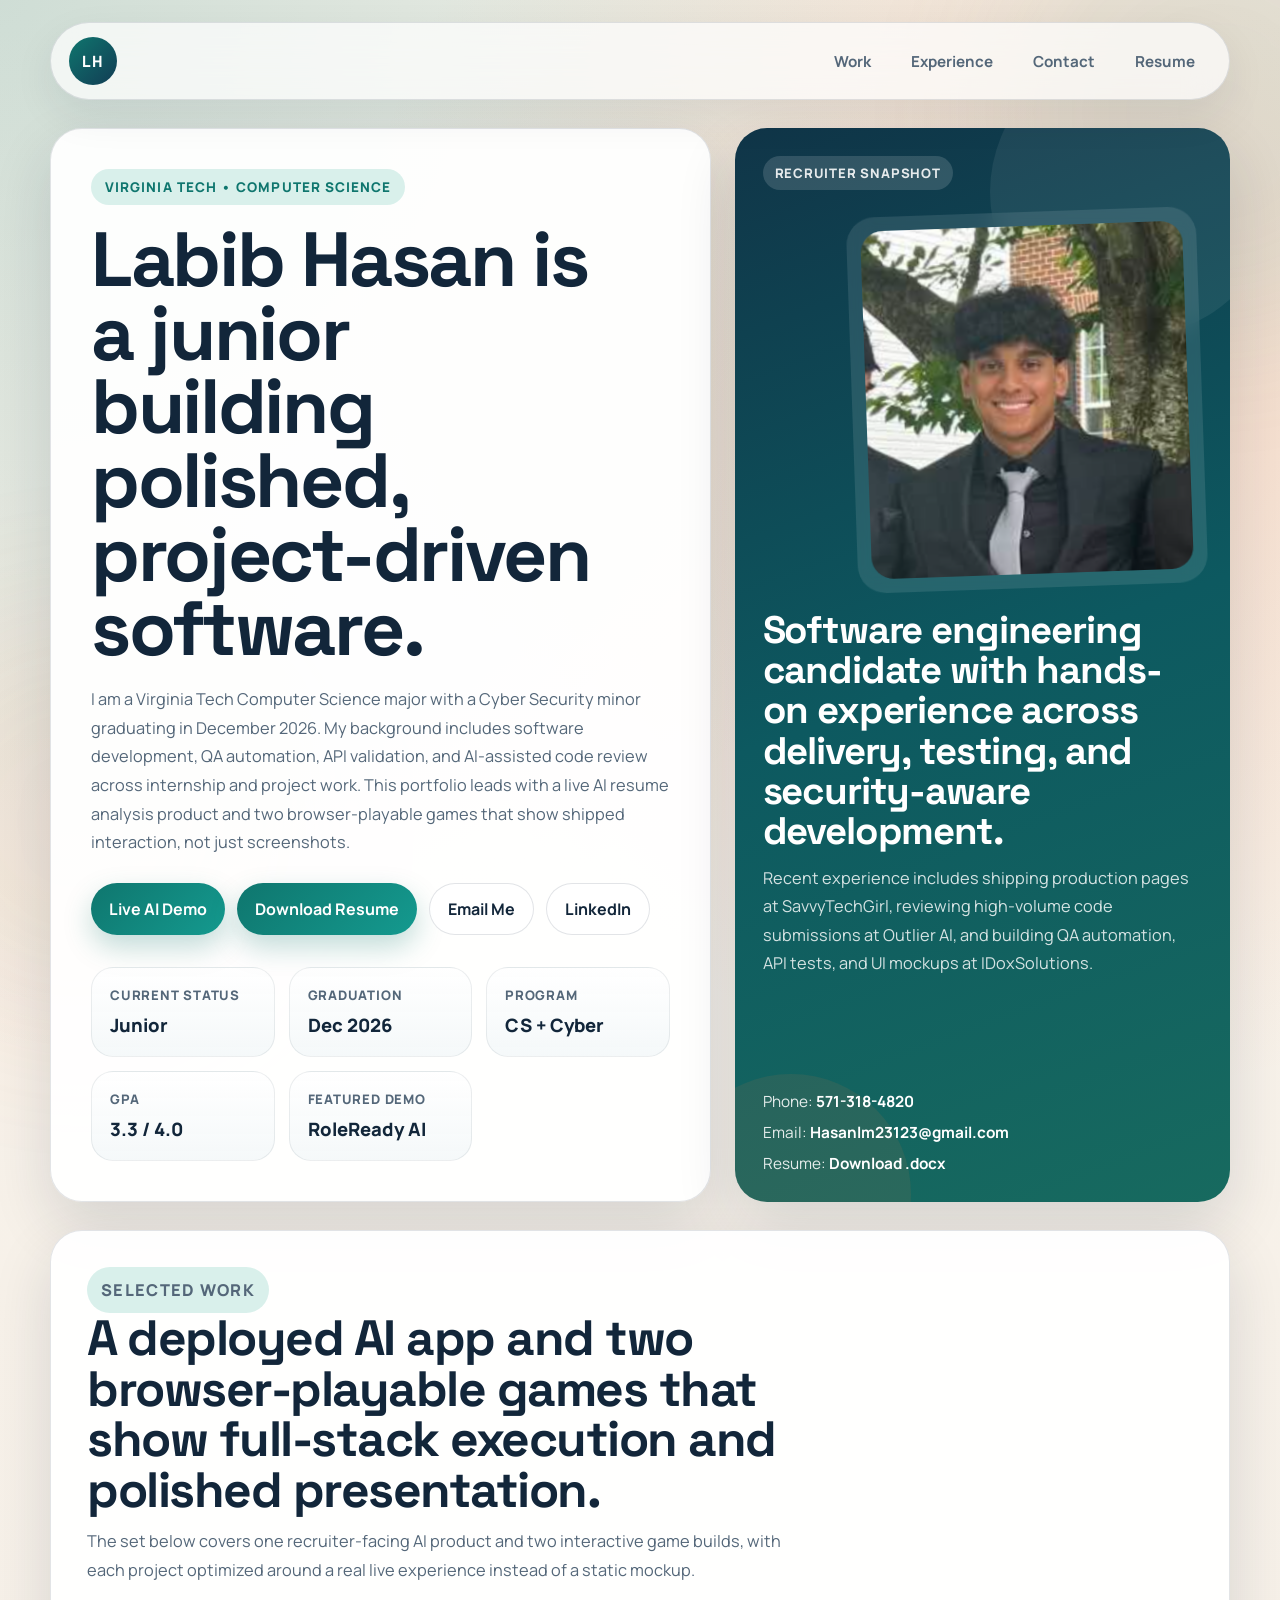
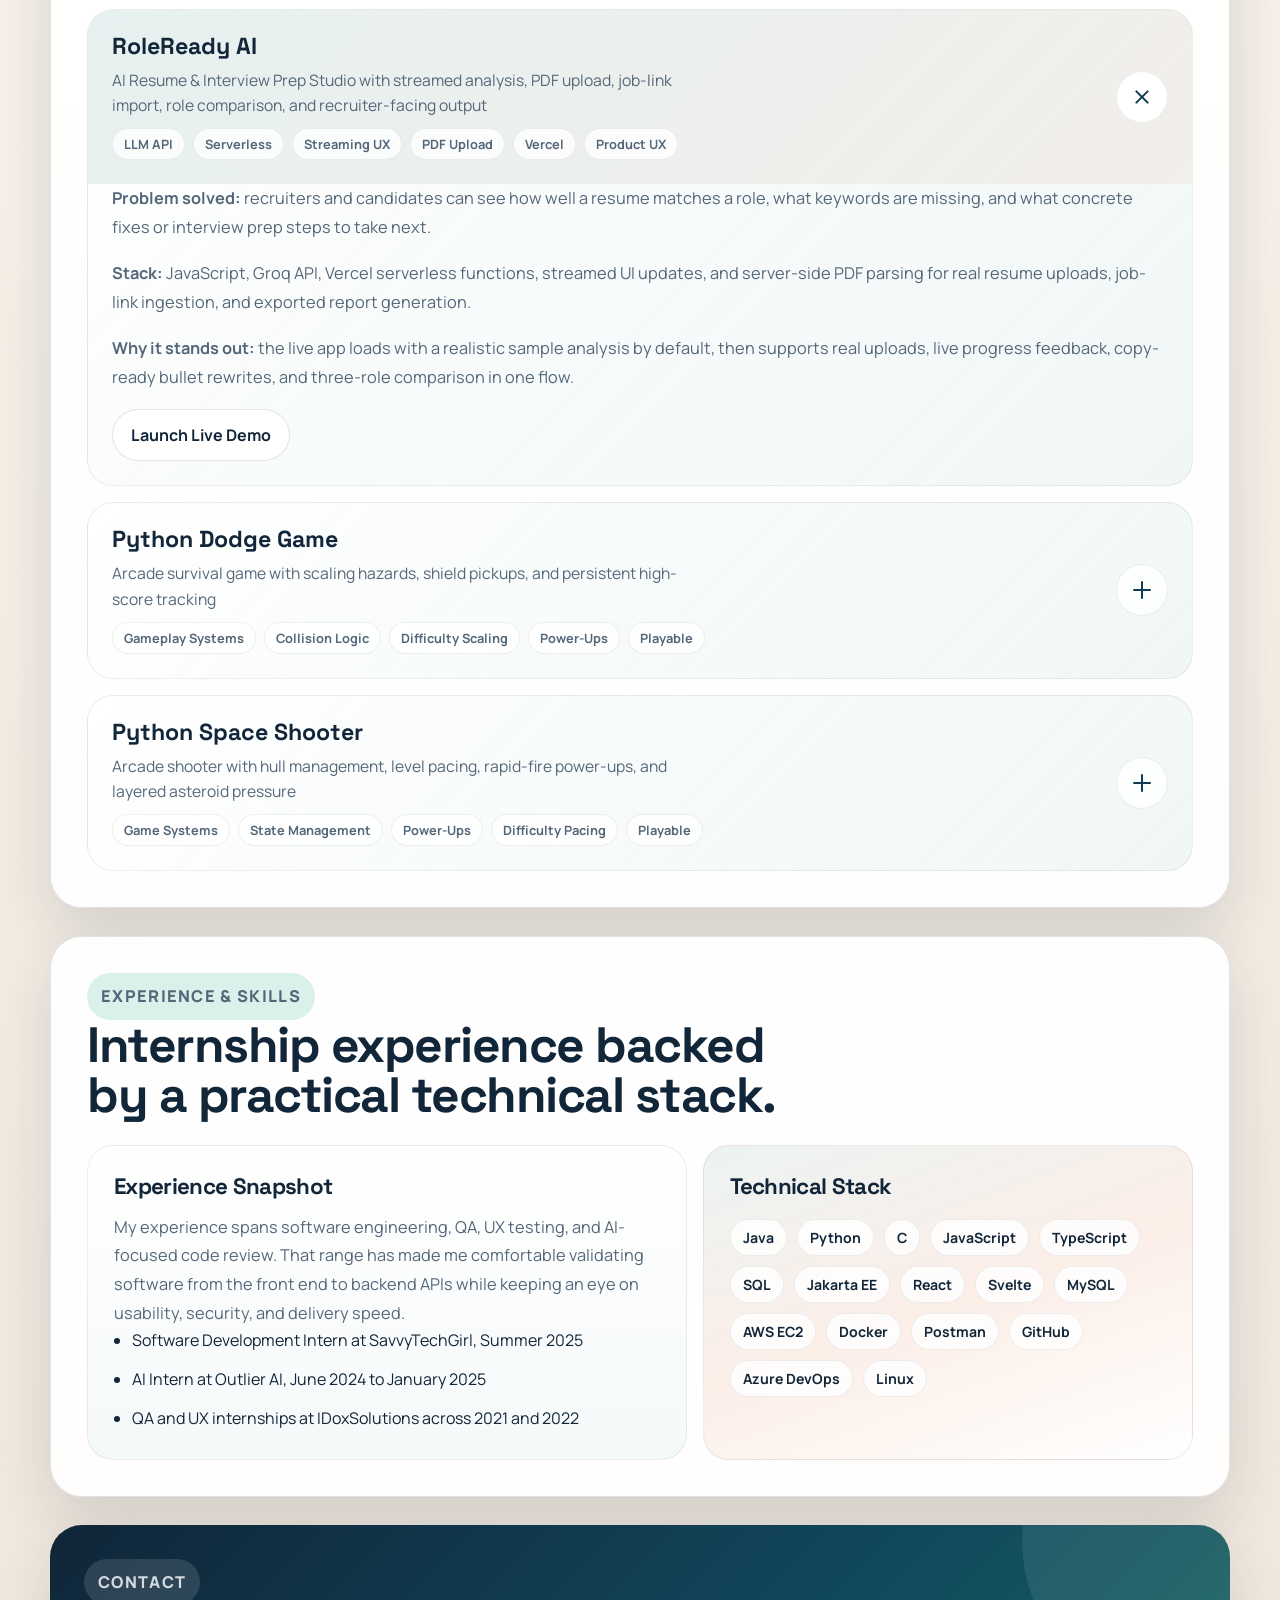
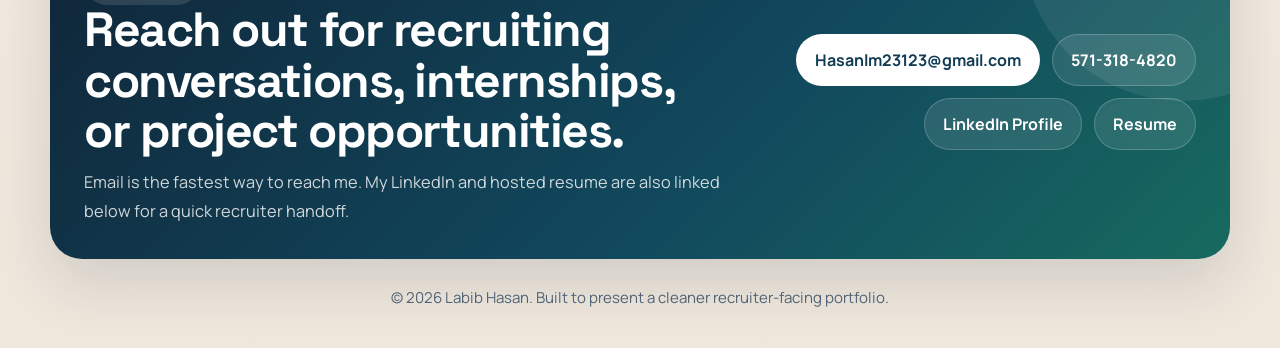
==== commit 638f70f4: "update-roleready-portfolio-card" ====
--- a/index.html
+++ b/index.html
@@ -112,7 +112,7 @@
               <div class="project-toggle-copy">
                 <span class="project-title">RoleReady AI</span>
                 <span class="project-subtitle">AI Resume &amp; Interview Prep Studio with streamed analysis, PDF
-                  upload, ATS-style keyword gaps, and recruiter-facing output</span>
+                  upload, job-link import, role comparison, and recruiter-facing output</span>
                 <div class="project-tags">
                   <span class="tag">LLM API</span>
                   <span class="tag">Serverless</span>
@@ -132,11 +132,12 @@
                 </p>
                 <p>
                   <strong>Stack:</strong> JavaScript, Groq API, Vercel serverless functions, streamed UI updates, and
-                  server-side PDF parsing for real resume uploads.
+                  server-side PDF parsing for real resume uploads, job-link ingestion, and exported report generation.
                 </p>
                 <p>
                   <strong>Why it stands out:</strong> the live app loads with a realistic sample analysis by default,
-                  then supports real uploads, live progress feedback, and copy-ready bullet rewrites in one flow.
+                  then supports real uploads, live progress feedback, copy-ready bullet rewrites, and three-role
+                  comparison in one flow.
                 </p>
                 <div class="project-links">
                   <a href="https://rolereadyai-hasanlm23123s-projects.vercel.app/" class="project-link"
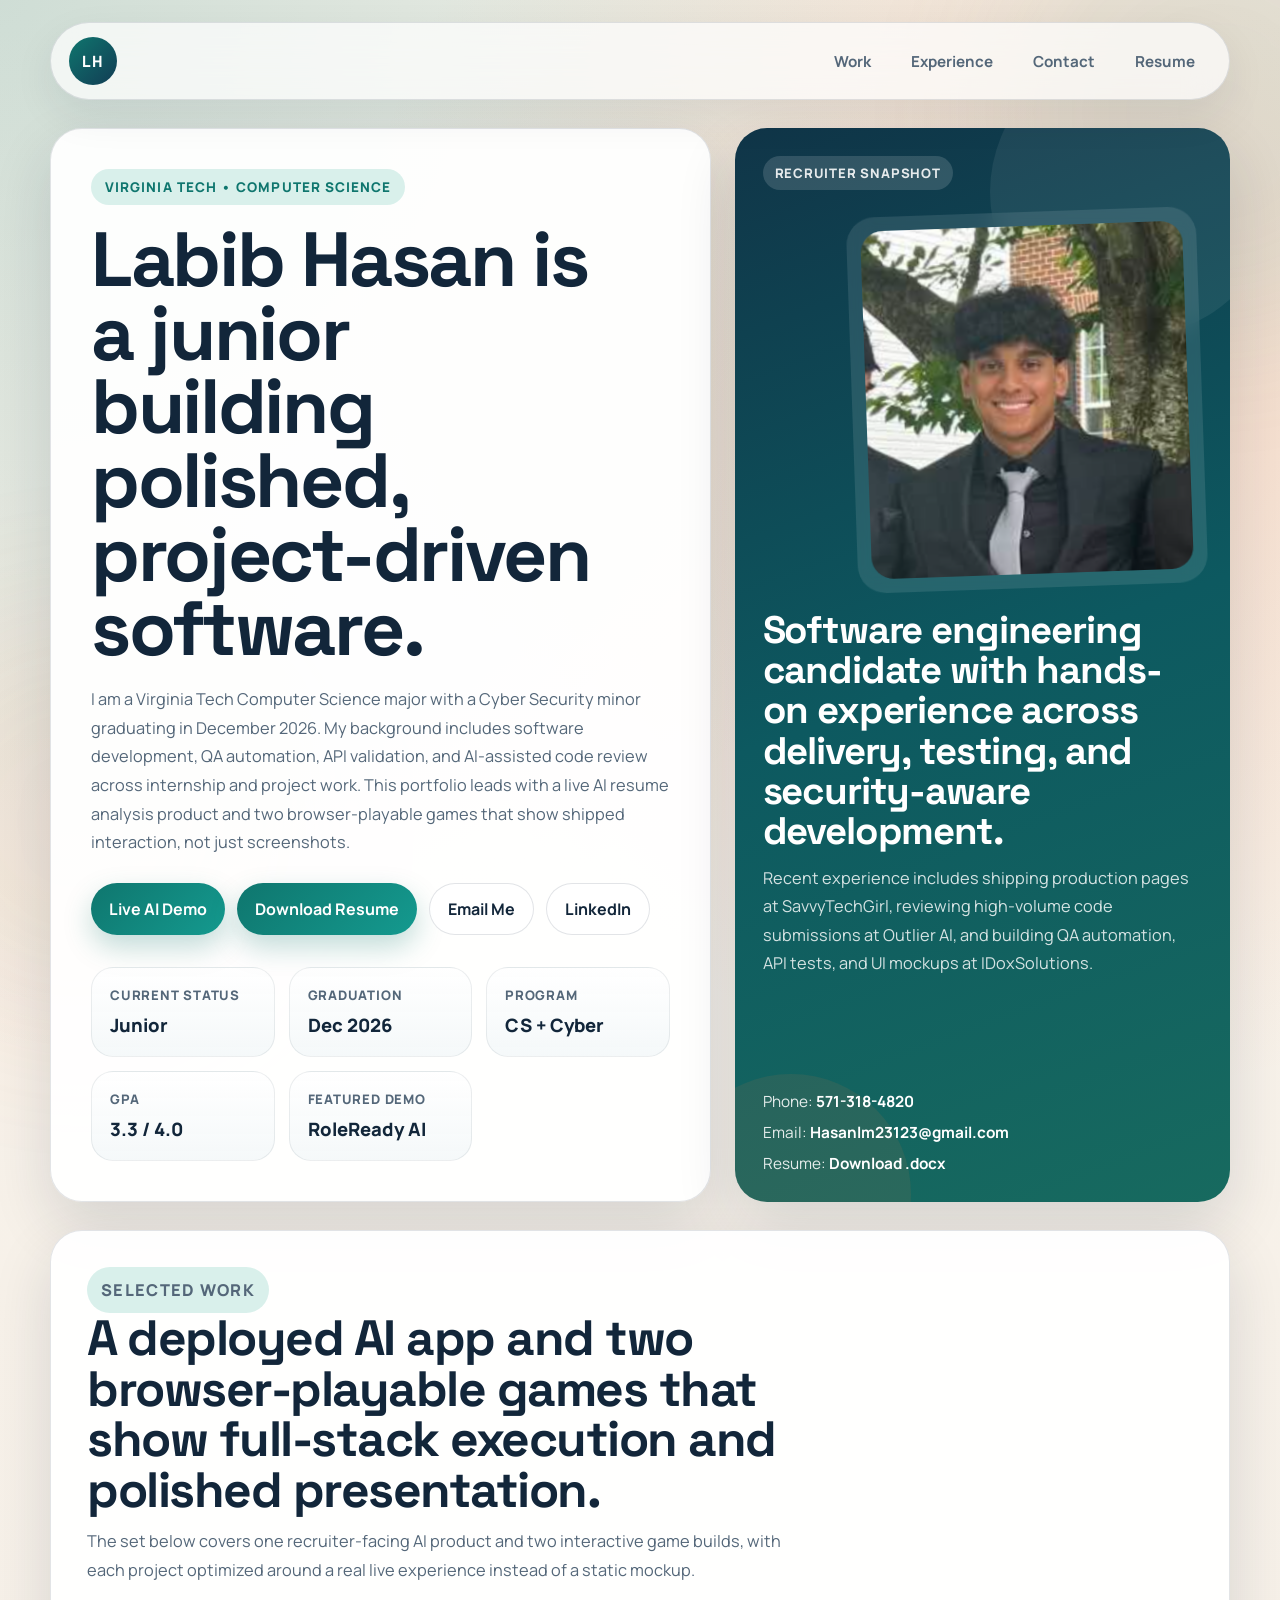
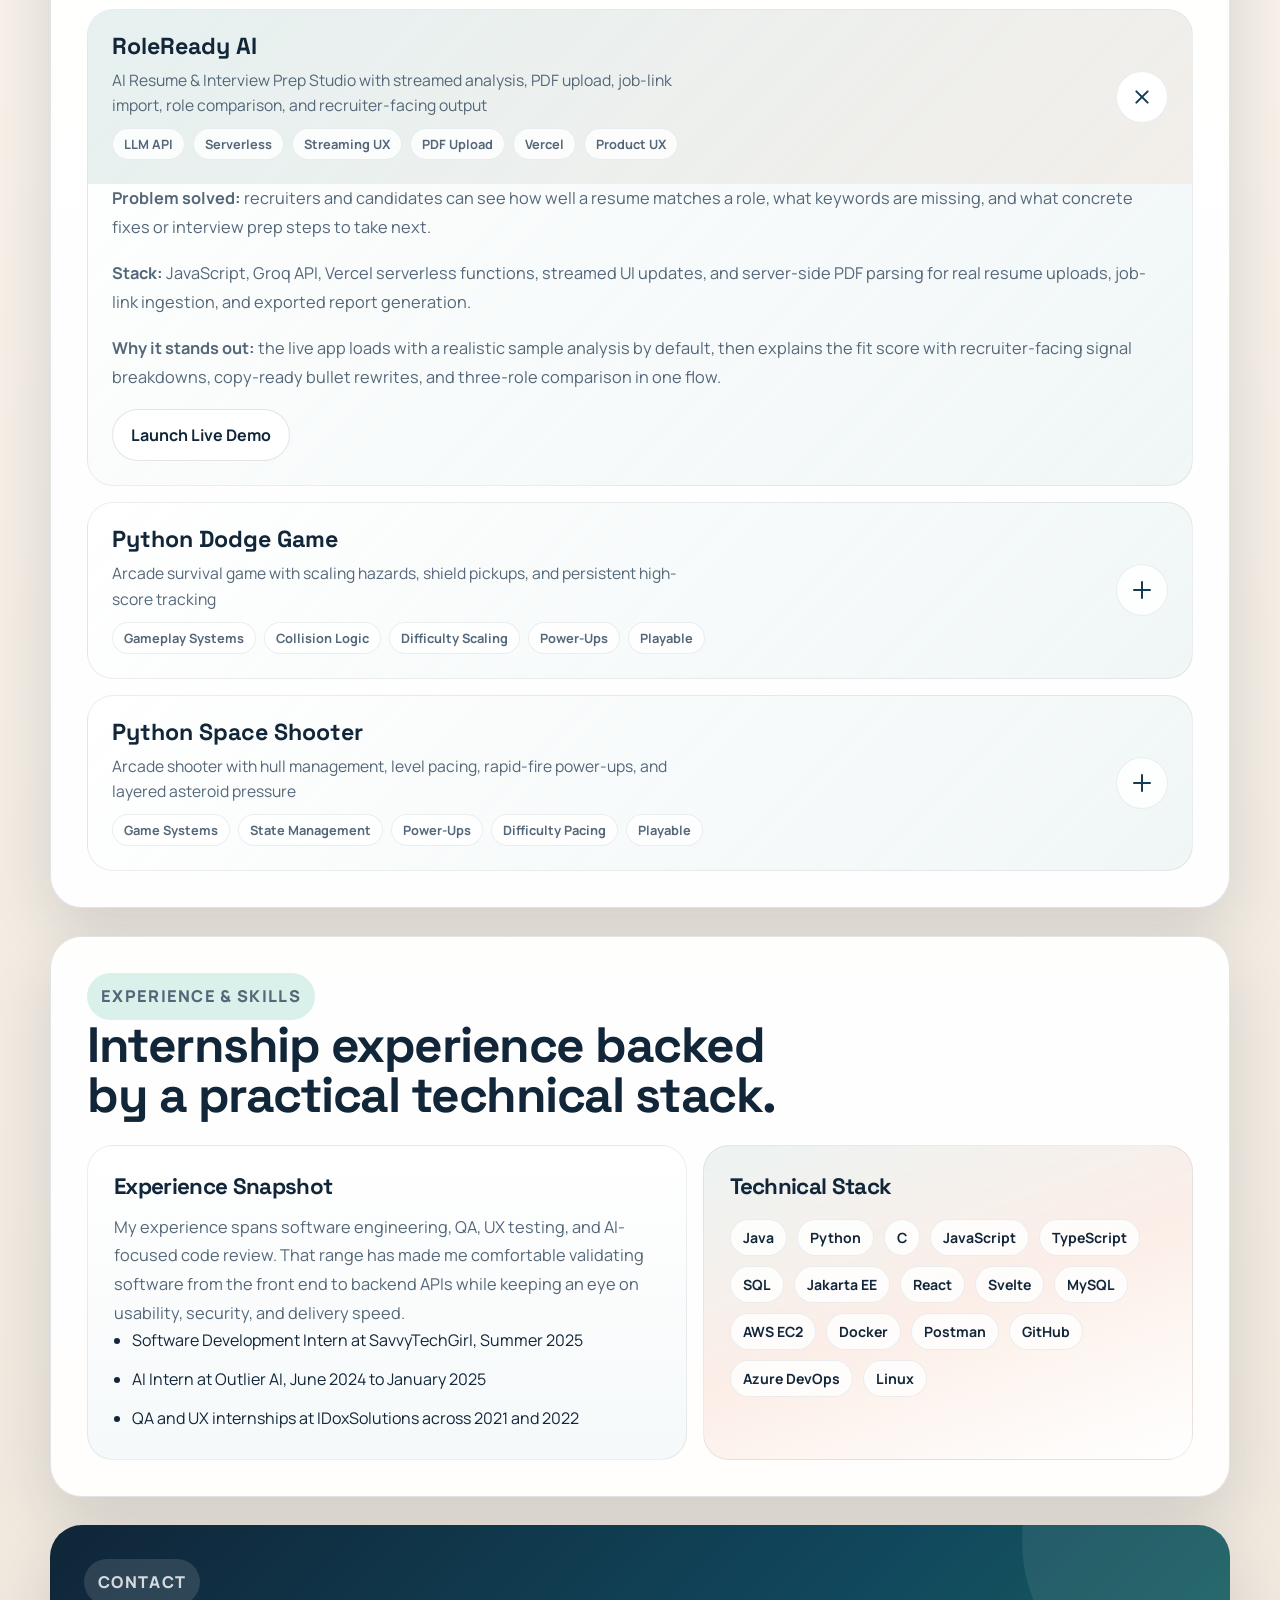
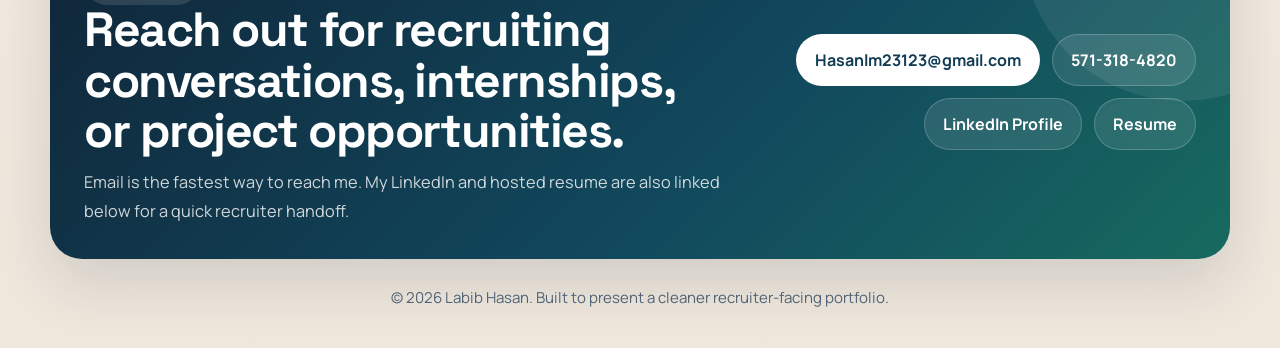
==== commit 16d27cdf: "refine-roleready-card" ====
--- a/index.html
+++ b/index.html
@@ -136,8 +136,8 @@
                 </p>
                 <p>
                   <strong>Why it stands out:</strong> the live app loads with a realistic sample analysis by default,
-                  then supports real uploads, live progress feedback, copy-ready bullet rewrites, and three-role
-                  comparison in one flow.
+                  then explains the fit score with recruiter-facing signal breakdowns, copy-ready bullet rewrites, and
+                  three-role comparison in one flow.
                 </p>
                 <div class="project-links">
                   <a href="https://rolereadyai-hasanlm23123s-projects.vercel.app/" class="project-link"
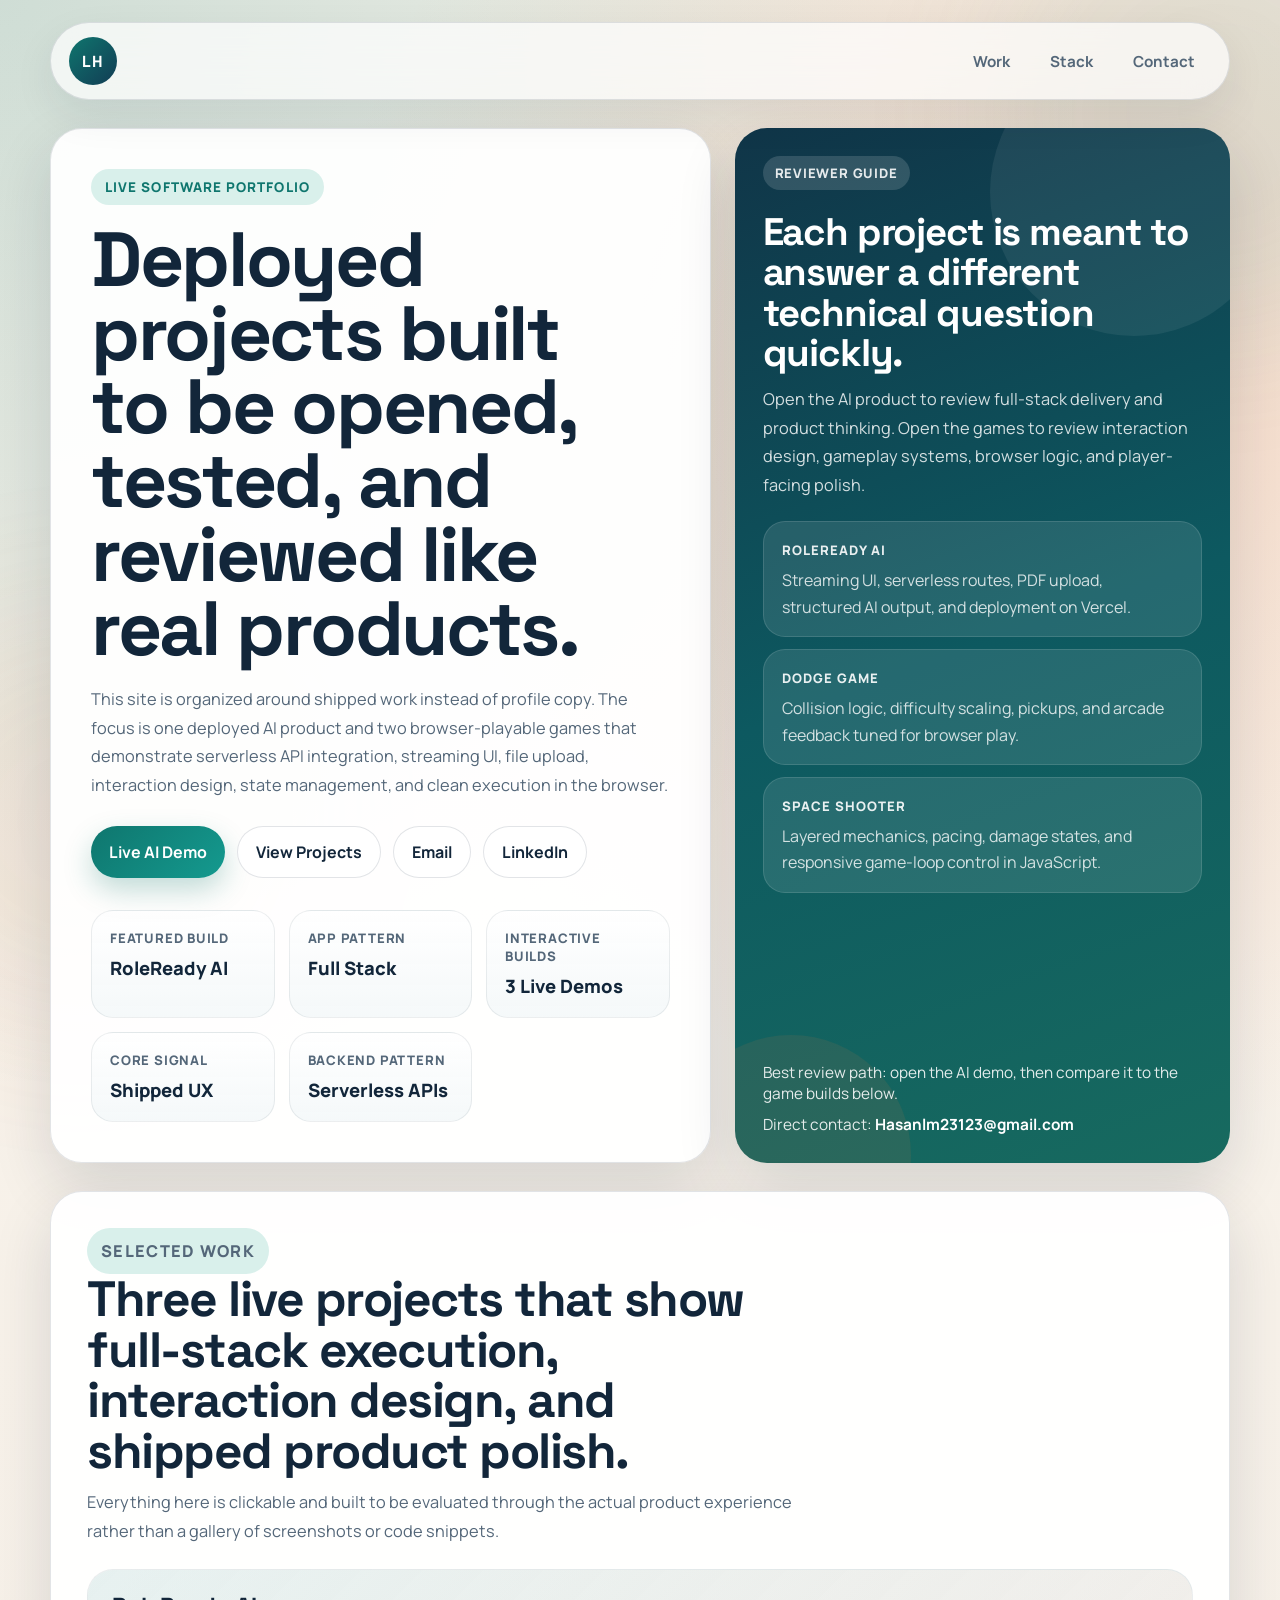
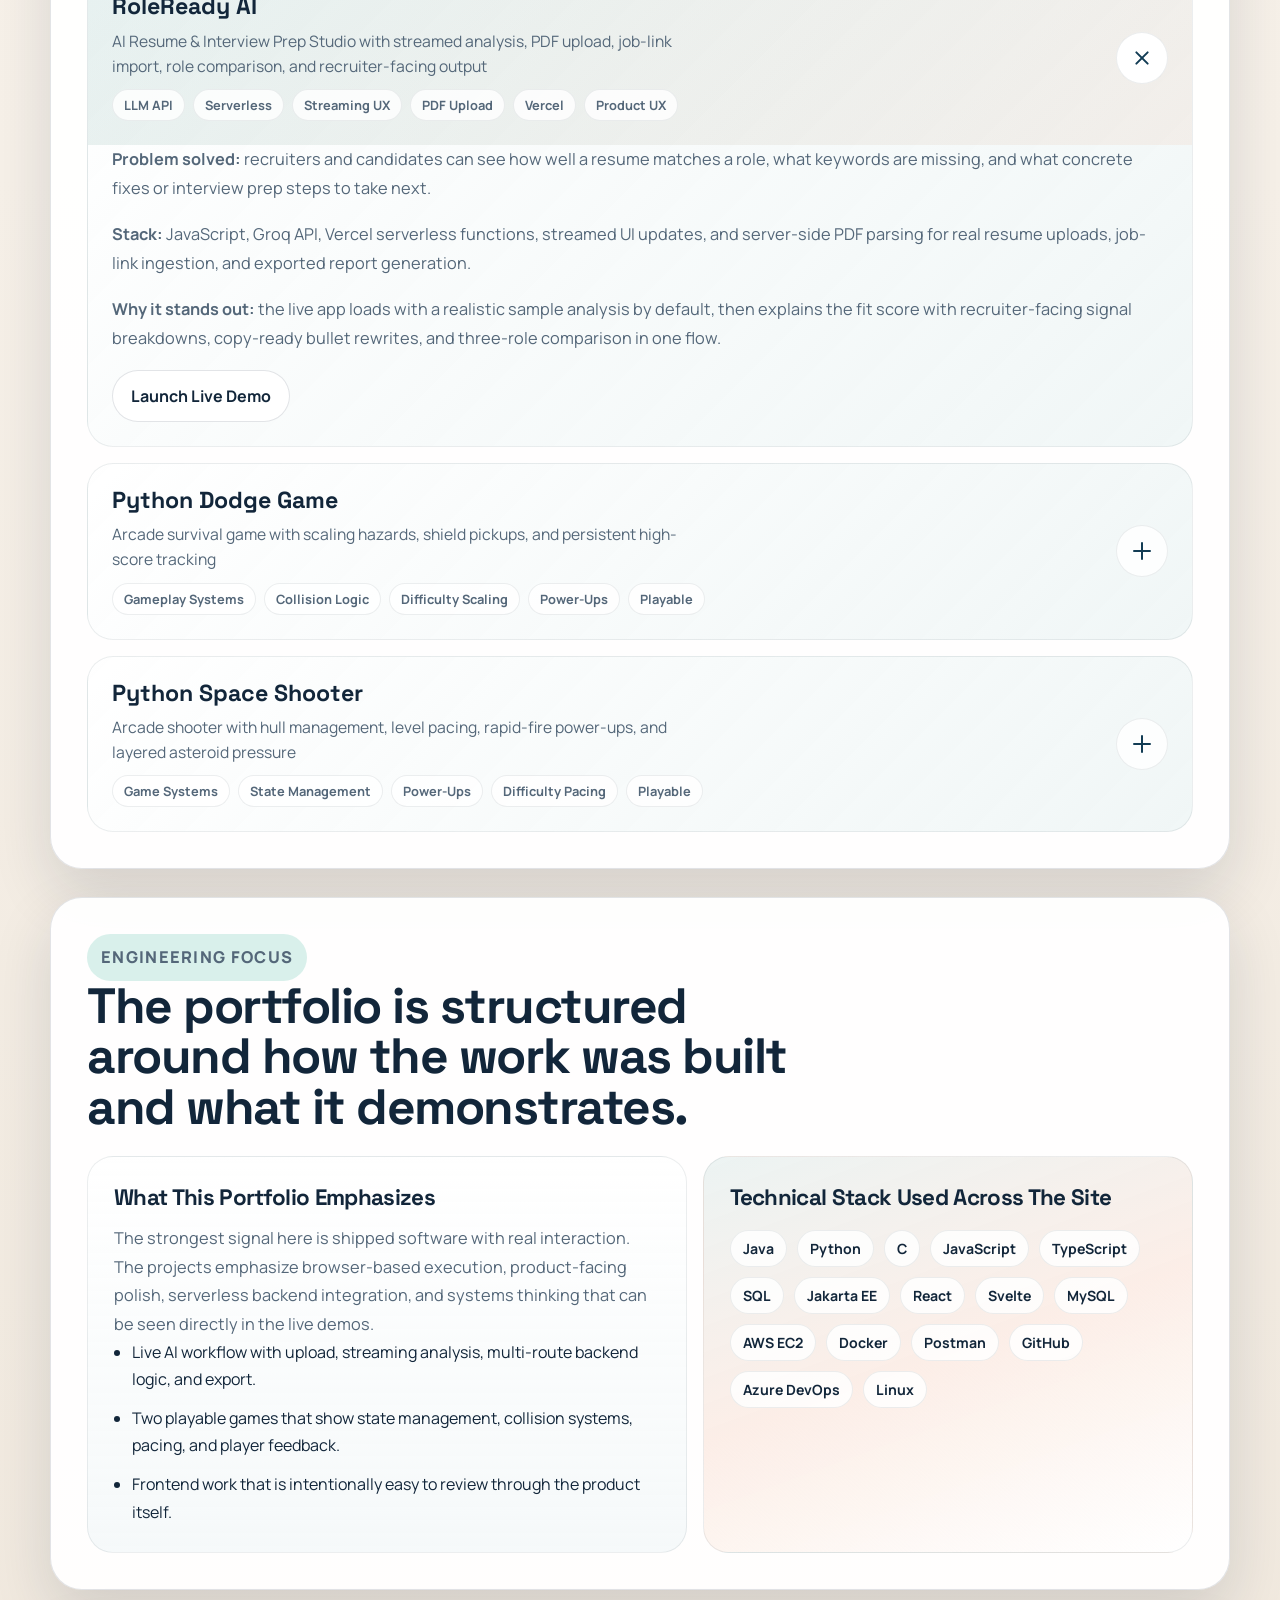
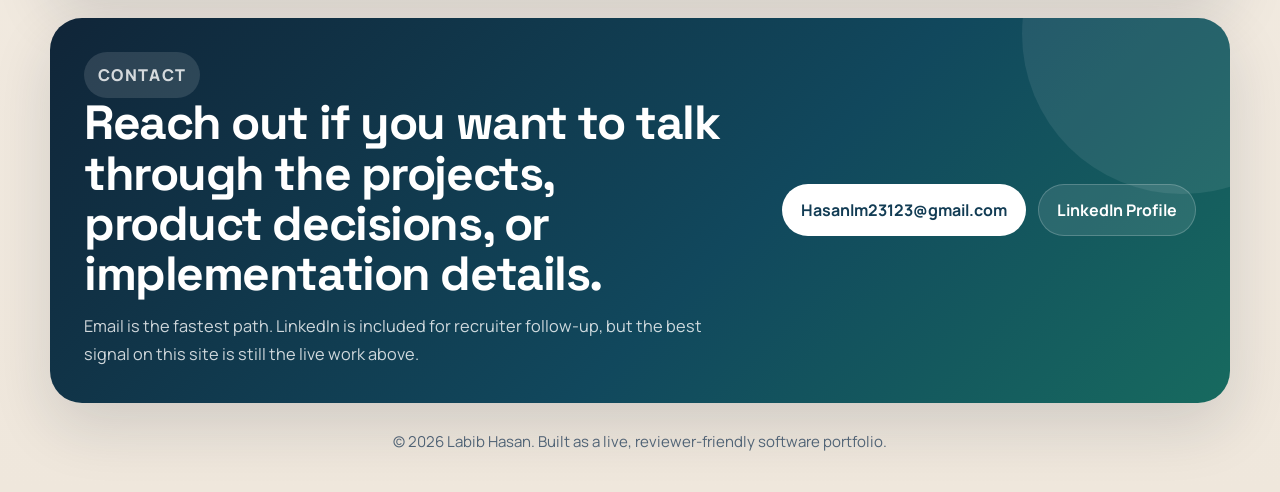
==== commit 374807e6: "portfolio-first-homepage" ====
--- a/index.html
+++ b/index.html
@@ -5,14 +5,14 @@
   <meta charset="utf-8" />
   <meta name="viewport" content="width=device-width, initial-scale=1" />
   <meta name="description"
-    content="Labib Hasan is a Virginia Tech Computer Science junior with a Cyber Security minor graduating in December 2026. Explore resume, projects, experience, and contact information." />
-  <title>Labib Hasan | Virginia Tech CS Portfolio</title>
+    content="Software portfolio featuring a deployed AI resume-analysis product and browser-playable games that highlight full-stack delivery, interaction design, and engineering execution." />
+  <title>Labib Hasan | Software Portfolio</title>
   <link rel="preconnect" href="https://fonts.googleapis.com">
   <link rel="preconnect" href="https://fonts.gstatic.com" crossorigin>
   <link
     href="https://fonts.googleapis.com/css2?family=Manrope:wght@400;500;600;700;800&family=Space+Grotesk:wght@500;700&display=swap"
     rel="stylesheet">
-  <link rel="stylesheet" href="/css/style.css?v=20260318c">
+  <link rel="stylesheet" href="/css/style.css?v=20260319a">
 </head>
 
 <body>
@@ -21,76 +21,82 @@
       <a class="brand" href="#home">LH</a>
       <nav class="nav">
         <a href="#work">Work</a>
-        <a href="#about">Experience</a>
+        <a href="#about">Stack</a>
         <a href="#contact">Contact</a>
-        <a href="/documents/Labib_Hasan_Resume.docx" target="_blank" rel="noreferrer">Resume</a>
       </nav>
     </header>
 
     <main class="site-main" id="home">
       <section class="hero">
         <div class="hero-copy panel">
-          <p class="eyebrow">Virginia Tech • Computer Science</p>
-          <h1>Labib Hasan is a junior building polished, project-driven software.</h1>
+          <p class="eyebrow">Live Software Portfolio</p>
+          <h1>Deployed projects built to be opened, tested, and reviewed like real products.</h1>
           <p class="hero-text">
-            I am a Virginia Tech Computer Science major with a Cyber Security minor graduating in December 2026. My
-            background includes software development, QA automation, API validation, and AI-assisted code review across
-            internship and project work. This portfolio leads with a live AI resume analysis product and two
-            browser-playable games that show shipped interaction, not just screenshots.
+            This site is organized around shipped work instead of profile copy. The focus is one deployed AI product
+            and two browser-playable games that demonstrate serverless API integration, streaming UI, file upload,
+            interaction design, state management, and clean execution in the browser.
           </p>
 
           <div class="hero-actions">
             <a class="btn btn-primary" href="https://rolereadyai-hasanlm23123s-projects.vercel.app/" target="_blank"
               rel="noreferrer">Live AI Demo</a>
-            <a class="btn btn-primary" href="/documents/Labib_Hasan_Resume.docx" target="_blank" rel="noreferrer"
-              download>Download Resume</a>
-            <a class="btn btn-secondary" href="mailto:Hasanlm23123@gmail.com">Email Me</a>
+            <a class="btn btn-secondary" href="#work">View Projects</a>
+            <a class="btn btn-secondary" href="mailto:Hasanlm23123@gmail.com">Email</a>
             <a class="btn btn-secondary" href="https://www.linkedin.com/in/labib-hasan-970874296" target="_blank"
               rel="noreferrer">LinkedIn</a>
           </div>
 
           <div class="quick-facts">
             <article class="fact-card">
-              <span class="fact-label">Current Status</span>
-              <strong class="fact-value">Junior</strong>
-            </article>
-            <article class="fact-card">
-              <span class="fact-label">Graduation</span>
-              <strong class="fact-value">Dec 2026</strong>
-            </article>
-            <article class="fact-card">
-              <span class="fact-label">Program</span>
-              <strong class="fact-value">CS + Cyber</strong>
-            </article>
-            <article class="fact-card">
-              <span class="fact-label">GPA</span>
-              <strong class="fact-value">3.3 / 4.0</strong>
-            </article>
-            <article class="fact-card">
-              <span class="fact-label">Featured Demo</span>
+              <span class="fact-label">Featured Build</span>
               <strong class="fact-value">RoleReady AI</strong>
+            </article>
+            <article class="fact-card">
+              <span class="fact-label">App Pattern</span>
+              <strong class="fact-value">Full Stack</strong>
+            </article>
+            <article class="fact-card">
+              <span class="fact-label">Interactive Builds</span>
+              <strong class="fact-value">3 Live Demos</strong>
+            </article>
+            <article class="fact-card">
+              <span class="fact-label">Core Signal</span>
+              <strong class="fact-value">Shipped UX</strong>
+            </article>
+            <article class="fact-card">
+              <span class="fact-label">Backend Pattern</span>
+              <strong class="fact-value">Serverless APIs</strong>
             </article>
           </div>
         </div>
 
         <aside class="profile-card">
           <div class="profile-card-inner">
-            <p class="profile-badge">Recruiter Snapshot</p>
-            <div class="profile-image-wrap">
-              <img src="images/SelfPortrait.png" alt="Portrait of Labib Hasan" class="profile-image">
-            </div>
+            <p class="profile-badge">Reviewer Guide</p>
             <div class="profile-copy">
-              <h2>Software engineering candidate with hands-on experience across delivery, testing, and security-aware development.</h2>
+              <h2>Each project is meant to answer a different technical question quickly.</h2>
               <p>
-                Recent experience includes shipping production pages at SavvyTechGirl, reviewing high-volume code
-                submissions at Outlier AI, and building QA automation, API tests, and UI mockups at IDoxSolutions.
+                Open the AI product to review full-stack delivery and product thinking. Open the games to review
+                interaction design, gameplay systems, browser logic, and player-facing polish.
               </p>
             </div>
+            <div class="profile-signals">
+              <article class="profile-signal">
+                <span class="profile-signal-label">RoleReady AI</span>
+                <p>Streaming UI, serverless routes, PDF upload, structured AI output, and deployment on Vercel.</p>
+              </article>
+              <article class="profile-signal">
+                <span class="profile-signal-label">Dodge Game</span>
+                <p>Collision logic, difficulty scaling, pickups, and arcade feedback tuned for browser play.</p>
+              </article>
+              <article class="profile-signal">
+                <span class="profile-signal-label">Space Shooter</span>
+                <p>Layered mechanics, pacing, damage states, and responsive game-loop control in JavaScript.</p>
+              </article>
+            </div>
             <div class="profile-meta">
-              <span>Phone: <a href="tel:5713184820">571-318-4820</a></span>
-              <span>Email: <a href="mailto:Hasanlm23123@gmail.com">Hasanlm23123@gmail.com</a></span>
-              <span>Resume: <a href="/documents/Labib_Hasan_Resume.docx" target="_blank" rel="noreferrer"
-                  download>Download .docx</a></span>
+              <span>Best review path: open the AI demo, then compare it to the game builds below.</span>
+              <span>Direct contact: <a href="mailto:Hasanlm23123@gmail.com">Hasanlm23123@gmail.com</a></span>
             </div>
           </div>
         </aside>
@@ -99,10 +105,10 @@
       <section class="section panel" id="work">
         <div class="section-heading">
           <p class="section-kicker">Selected Work</p>
-          <h2>A deployed AI app and two browser-playable games that show full-stack execution and polished presentation.</h2>
+          <h2>Three live projects that show full-stack execution, interaction design, and shipped product polish.</h2>
           <p>
-            The set below covers one recruiter-facing AI product and two interactive game builds, with each project
-            optimized around a real live experience instead of a static mockup.
+            Everything here is clickable and built to be evaluated through the actual product experience rather than a
+            gallery of screenshots or code snippets.
           </p>
         </div>
 
@@ -211,27 +217,27 @@
 
       <section class="section panel" id="about">
         <div class="section-heading">
-          <p class="section-kicker">Experience & Skills</p>
-          <h2>Internship experience backed by a practical technical stack.</h2>
+          <p class="section-kicker">Engineering Focus</p>
+          <h2>The portfolio is structured around how the work was built and what it demonstrates.</h2>
         </div>
 
         <div class="about-grid">
           <article class="about-card">
-            <h3>Experience Snapshot</h3>
+            <h3>What This Portfolio Emphasizes</h3>
             <p>
-              My experience spans software engineering, QA, UX testing, and AI-focused code review. That range has made
-              me comfortable validating software from the front end to backend APIs while keeping an eye on usability,
-              security, and delivery speed.
+              The strongest signal here is shipped software with real interaction. The projects emphasize browser-based
+              execution, product-facing polish, serverless backend integration, and systems thinking that can be seen
+              directly in the live demos.
             </p>
             <ul class="strength-list">
-              <li>Software Development Intern at SavvyTechGirl, Summer 2025</li>
-              <li>AI Intern at Outlier AI, June 2024 to January 2025</li>
-              <li>QA and UX internships at IDoxSolutions across 2021 and 2022</li>
+              <li>Live AI workflow with upload, streaming analysis, multi-route backend logic, and export.</li>
+              <li>Two playable games that show state management, collision systems, pacing, and player feedback.</li>
+              <li>Frontend work that is intentionally easy to review through the product itself.</li>
             </ul>
           </article>
 
           <article class="about-card accent-card">
-            <h3>Technical Stack</h3>
+            <h3>Technical Stack Used Across The Site</h3>
             <div class="skill-cloud">
               <span class="skill-chip">Java</span>
               <span class="skill-chip">Python</span>
@@ -257,26 +263,23 @@
       <section class="contact-strip" id="contact">
         <div class="contact-copy">
           <p class="section-kicker light">Contact</p>
-          <h2>Reach out for recruiting conversations, internships, or project opportunities.</h2>
+          <h2>Reach out if you want to talk through the projects, product decisions, or implementation details.</h2>
           <p>
-            Email is the fastest way to reach me. My LinkedIn and hosted resume are also linked below for a quick
-            recruiter handoff.
+            Email is the fastest path. LinkedIn is included for recruiter follow-up, but the best signal on this site
+            is still the live work above.
           </p>
         </div>
 
         <div class="contact-actions">
           <a class="contact-link contact-link-primary" href="mailto:Hasanlm23123@gmail.com">Hasanlm23123@gmail.com</a>
-          <a class="contact-link" href="tel:5713184820">571-318-4820</a>
           <a class="contact-link" href="https://www.linkedin.com/in/labib-hasan-970874296" target="_blank"
             rel="noreferrer">LinkedIn Profile</a>
-          <a class="contact-link" href="/documents/Labib_Hasan_Resume.docx" target="_blank" rel="noreferrer"
-            download>Resume</a>
         </div>
       </section>
     </main>
 
     <footer class="footer">
-      <p>© 2026 Labib Hasan. Built to present a cleaner recruiter-facing portfolio.</p>
+      <p>© 2026 Labib Hasan. Built as a live, reviewer-friendly software portfolio.</p>
     </footer>
   </div>
 
--- a/css/style.css
+++ b/css/style.css
@@ -381,6 +381,34 @@
     margin: 12px 0 0;
 }
 
+.profile-signals {
+    display: grid;
+    gap: 12px;
+}
+
+.profile-signal {
+    padding: 16px 18px;
+    border-radius: 22px;
+    background: rgba(255, 255, 255, 0.1);
+    border: 1px solid rgba(255, 255, 255, 0.12);
+}
+
+.profile-signal-label {
+    display: inline-flex;
+    margin-bottom: 8px;
+    color: rgba(255, 255, 255, 0.9);
+    font-size: 0.82rem;
+    font-weight: 800;
+    letter-spacing: 0.08em;
+    text-transform: uppercase;
+}
+
+.profile-signal p {
+    margin: 0;
+    color: rgba(255, 255, 255, 0.8);
+    line-height: 1.65;
+}
+
 .profile-meta {
     display: flex;
     flex-direction: column;
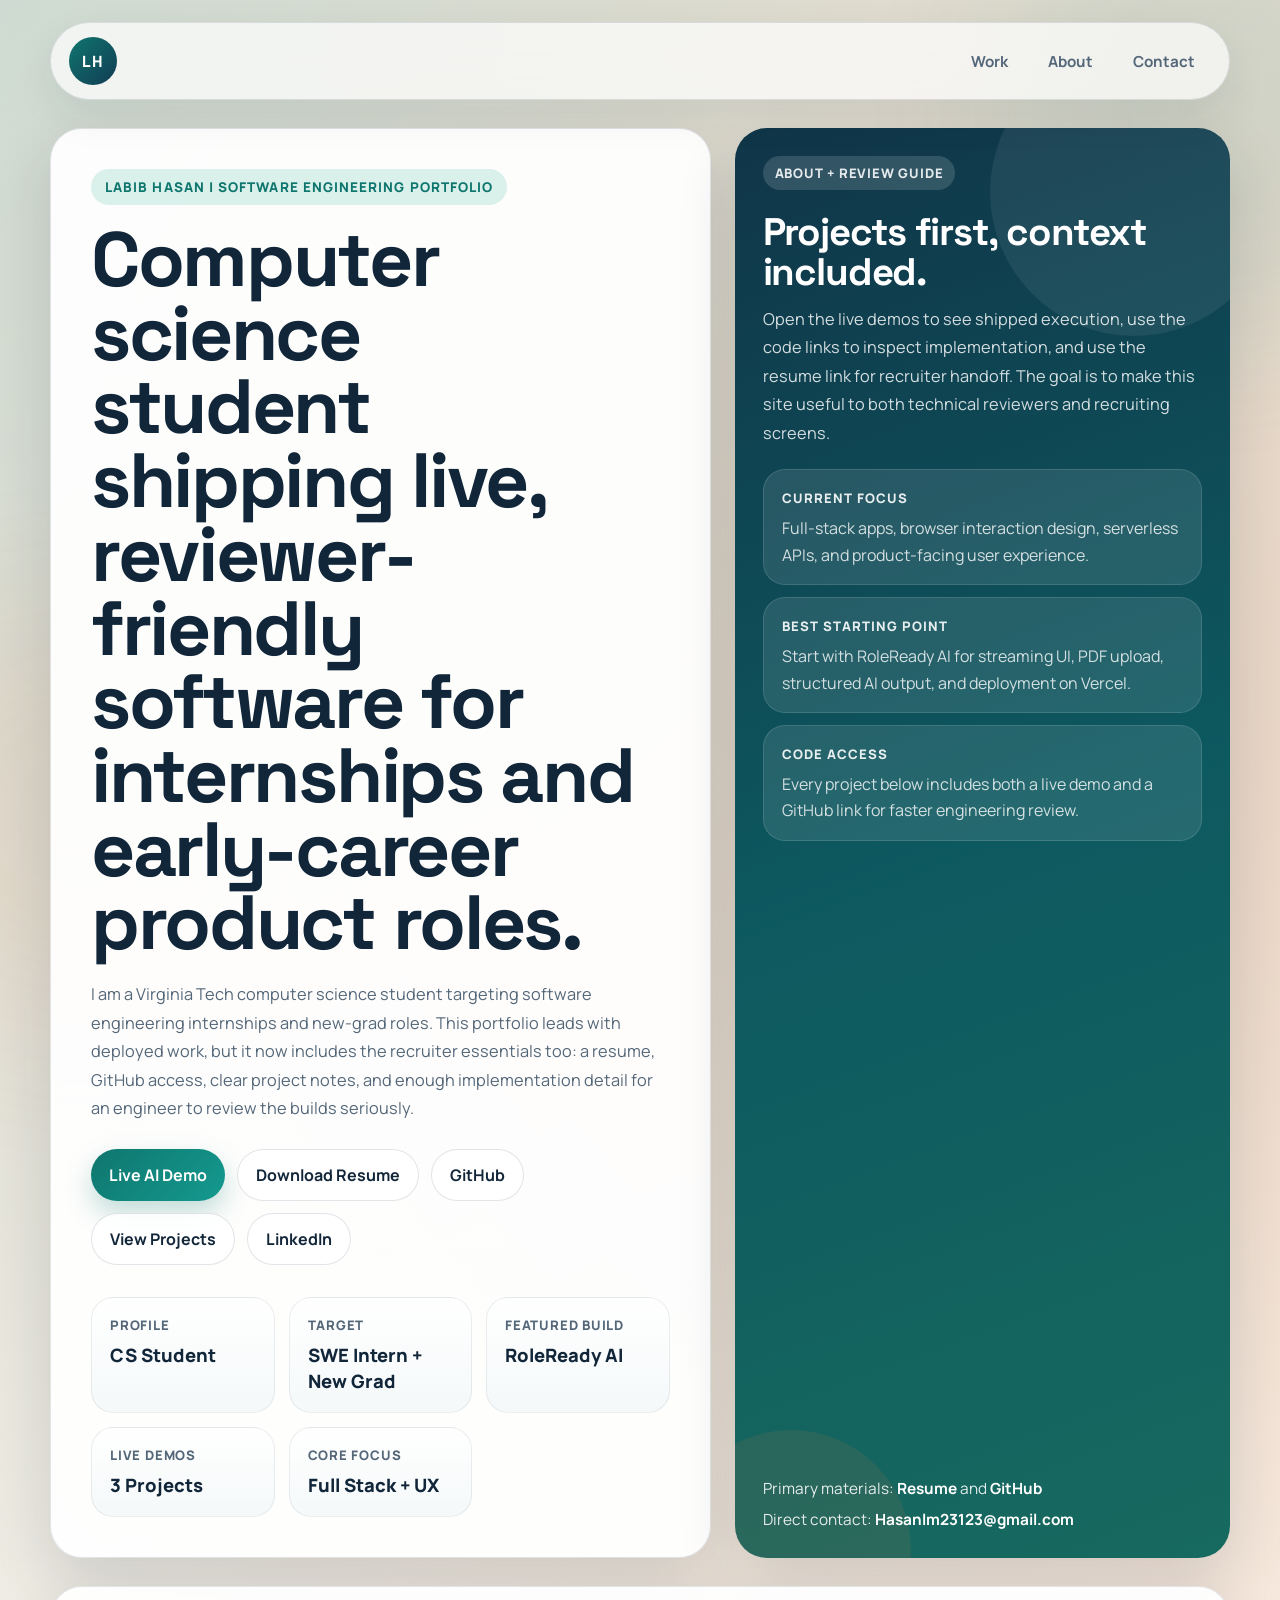
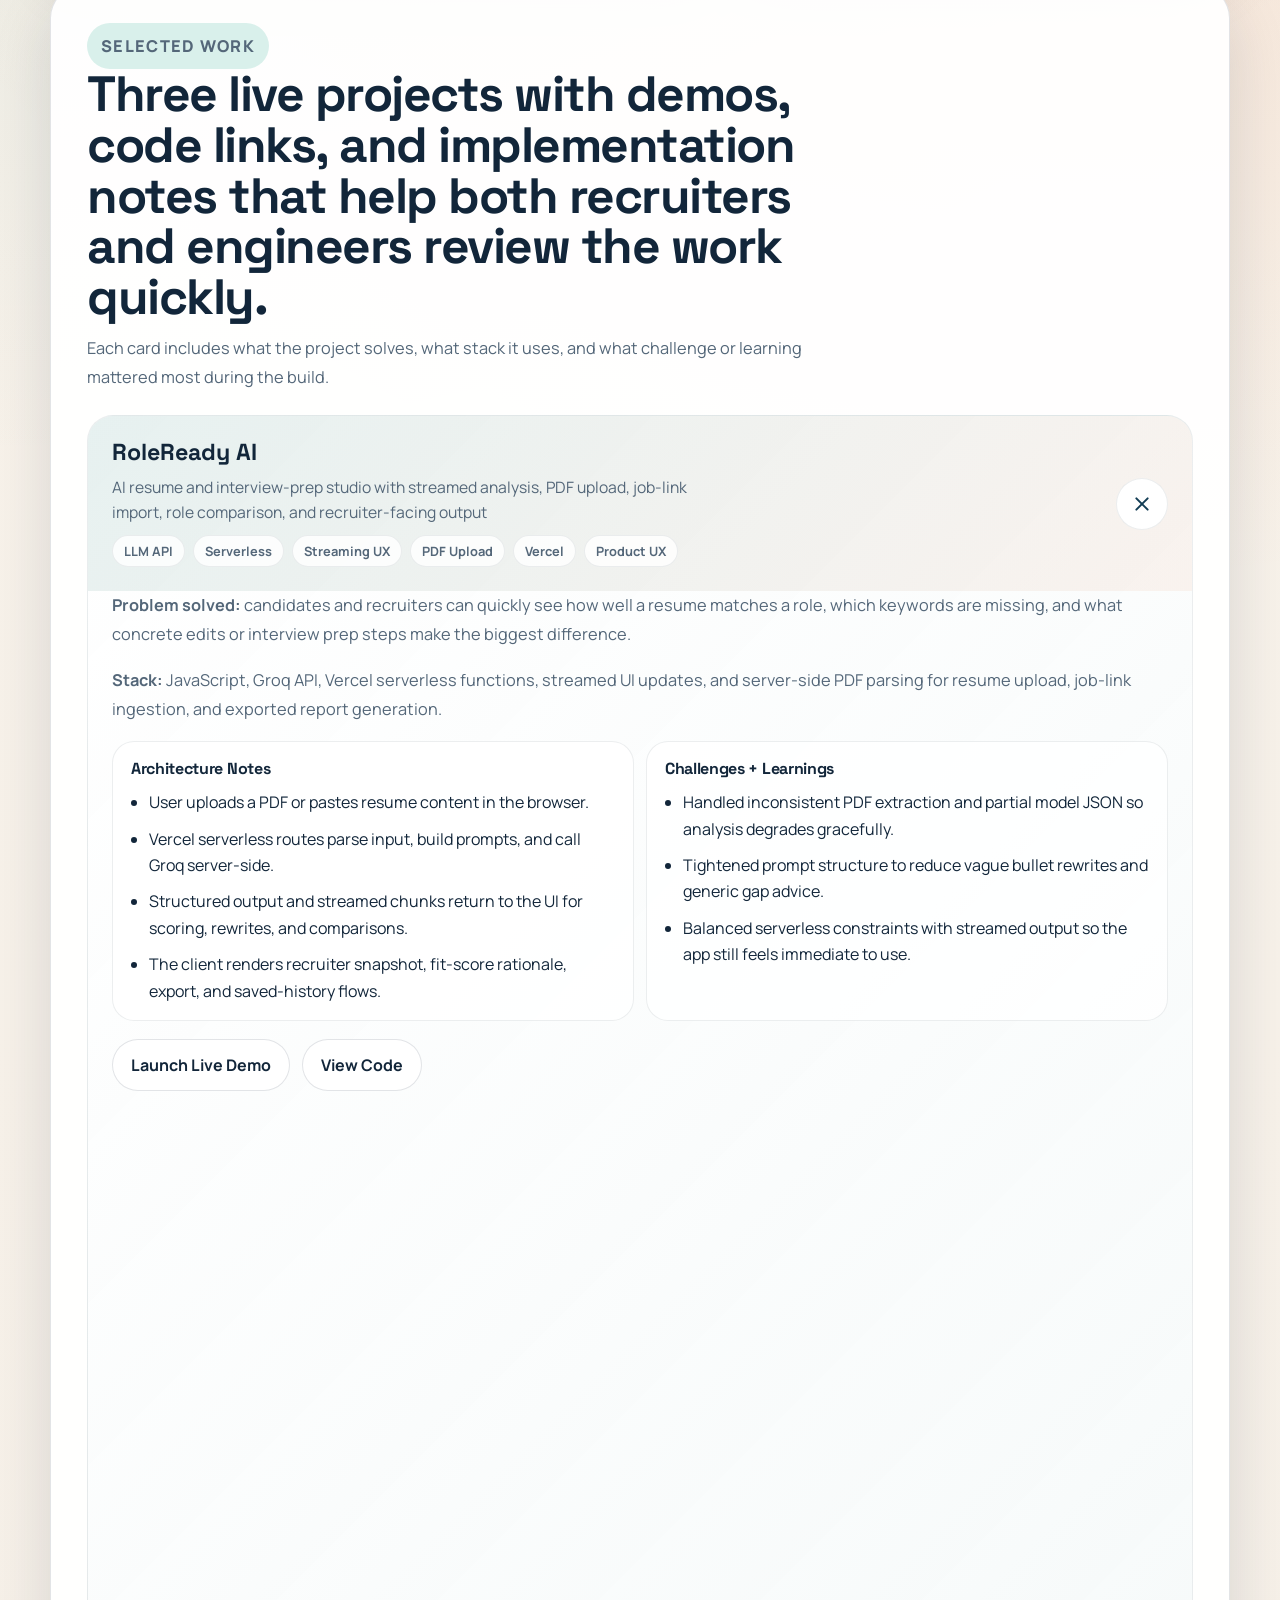
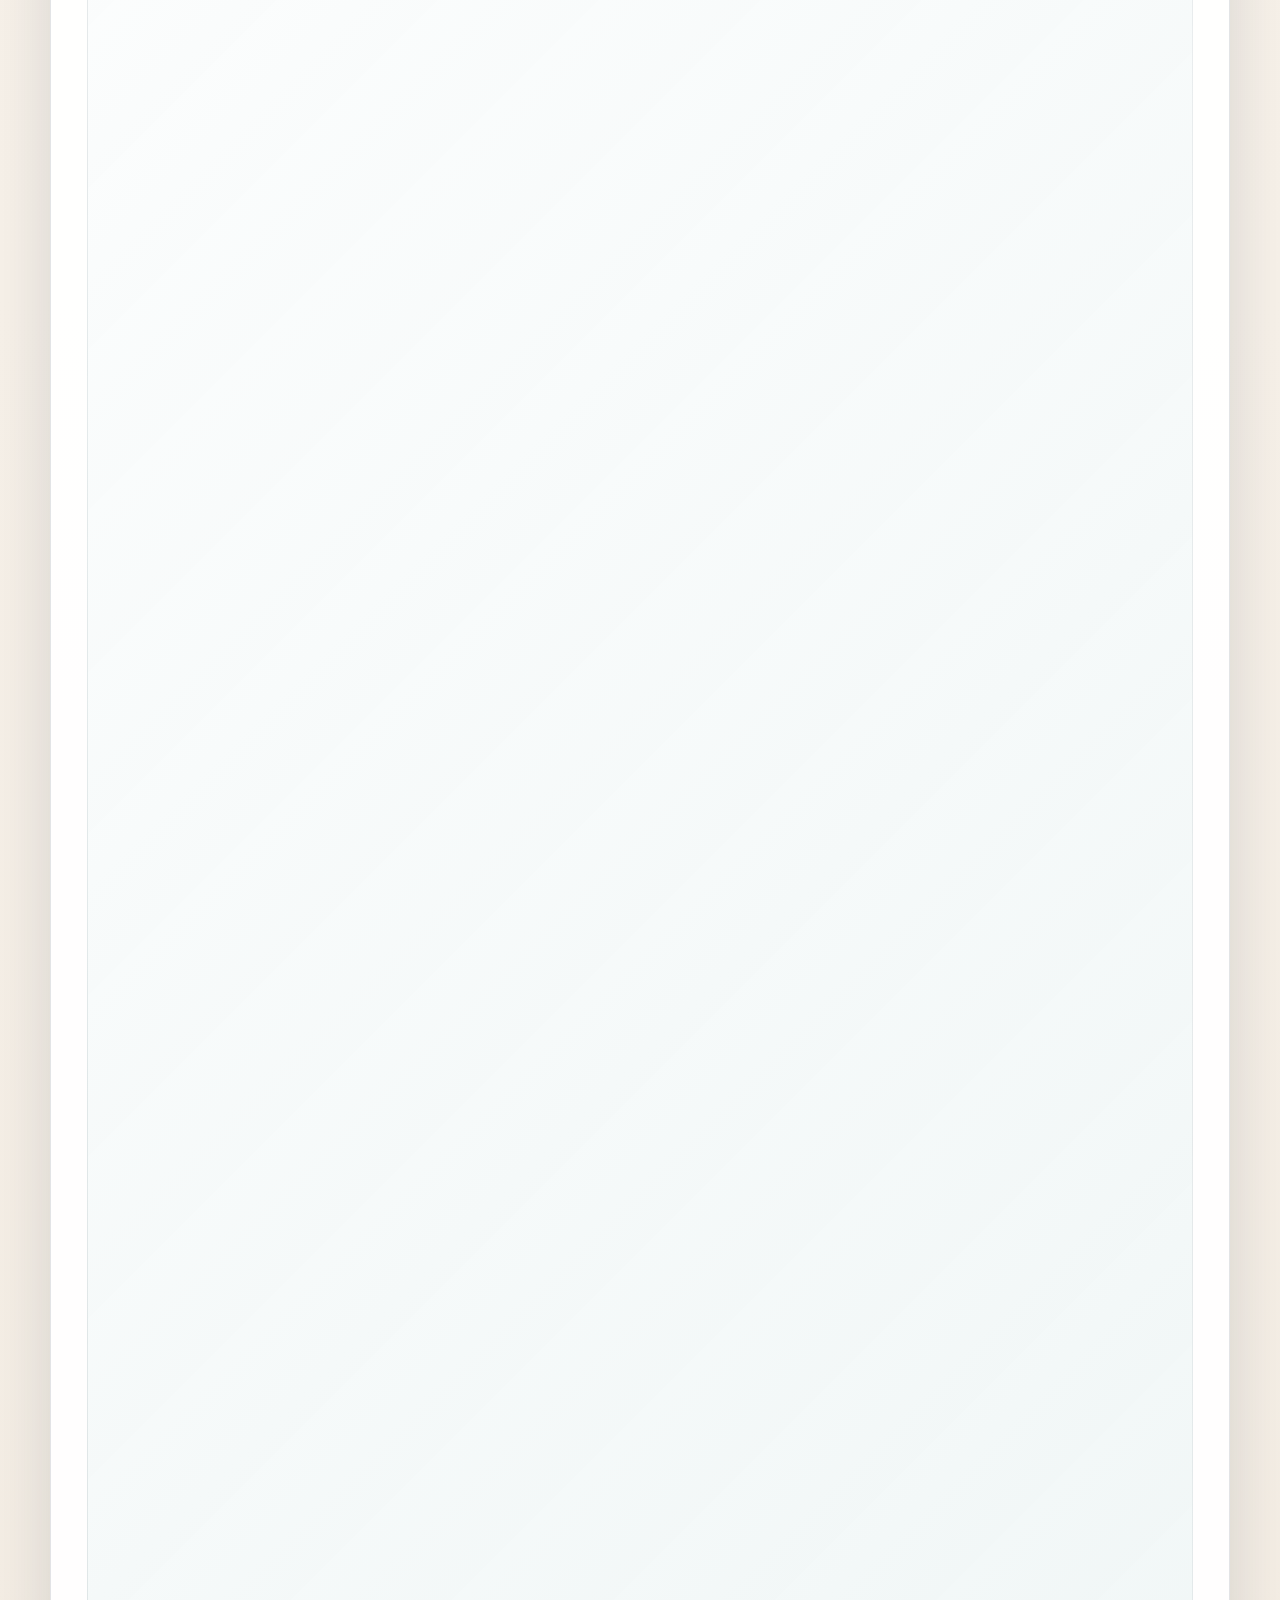
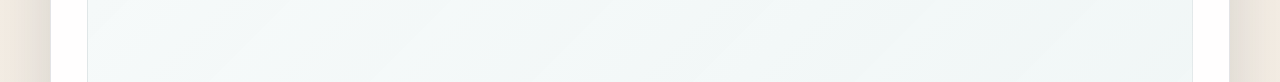
==== commit 676374c1: "refine-portfolio-for-recruiter-review" ====
--- a/index.html
+++ b/index.html
@@ -5,14 +5,14 @@
   <meta charset="utf-8" />
   <meta name="viewport" content="width=device-width, initial-scale=1" />
   <meta name="description"
-    content="Software portfolio featuring a deployed AI resume-analysis product and browser-playable games that highlight full-stack delivery, interaction design, and engineering execution." />
-  <title>Labib Hasan | Software Portfolio</title>
+    content="Labib Hasan is a Virginia Tech computer science student targeting software engineering internships and new-grad roles, with a portfolio centered on deployed full-stack work, playable browser games, resume access, and code links for technical review." />
+  <title>Labib Hasan | Software Engineering Portfolio</title>
   <link rel="preconnect" href="https://fonts.googleapis.com">
   <link rel="preconnect" href="https://fonts.gstatic.com" crossorigin>
   <link
     href="https://fonts.googleapis.com/css2?family=Manrope:wght@400;500;600;700;800&family=Space+Grotesk:wght@500;700&display=swap"
     rel="stylesheet">
-  <link rel="stylesheet" href="/css/style.css?v=20260319a">
+  <link rel="stylesheet" href="/css/style.css?v=20260319b">
 </head>
 
 <body>
@@ -21,7 +21,7 @@
       <a class="brand" href="#home">LH</a>
       <nav class="nav">
         <a href="#work">Work</a>
-        <a href="#about">Stack</a>
+        <a href="#about">About</a>
         <a href="#contact">Contact</a>
       </nav>
     </header>
@@ -29,73 +29,78 @@
     <main class="site-main" id="home">
       <section class="hero">
         <div class="hero-copy panel">
-          <p class="eyebrow">Live Software Portfolio</p>
-          <h1>Deployed projects built to be opened, tested, and reviewed like real products.</h1>
+          <p class="eyebrow">Labib Hasan | Software Engineering Portfolio</p>
+          <h1>Computer science student shipping live, reviewer-friendly software for internships and early-career product roles.</h1>
           <p class="hero-text">
-            This site is organized around shipped work instead of profile copy. The focus is one deployed AI product
-            and two browser-playable games that demonstrate serverless API integration, streaming UI, file upload,
-            interaction design, state management, and clean execution in the browser.
+            I am a Virginia Tech computer science student targeting software engineering internships and new-grad roles.
+            This portfolio leads with deployed work, but it now includes the recruiter essentials too: a resume,
+            GitHub access, clear project notes, and enough implementation detail for an engineer to review the builds
+            seriously.
           </p>
 
           <div class="hero-actions">
             <a class="btn btn-primary" href="https://rolereadyai-hasanlm23123s-projects.vercel.app/" target="_blank"
               rel="noreferrer">Live AI Demo</a>
+            <a class="btn btn-secondary" href="/documents/Labib_Hasan_Resume_2027.docx" download>Download Resume</a>
+            <a class="btn btn-secondary" href="https://github.com/Hasanlm23123" target="_blank"
+              rel="noreferrer">GitHub</a>
             <a class="btn btn-secondary" href="#work">View Projects</a>
-            <a class="btn btn-secondary" href="mailto:Hasanlm23123@gmail.com">Email</a>
             <a class="btn btn-secondary" href="https://www.linkedin.com/in/labib-hasan-970874296" target="_blank"
               rel="noreferrer">LinkedIn</a>
           </div>
 
           <div class="quick-facts">
             <article class="fact-card">
+              <span class="fact-label">Profile</span>
+              <strong class="fact-value">CS Student</strong>
+            </article>
+            <article class="fact-card">
+              <span class="fact-label">Target</span>
+              <strong class="fact-value">SWE Intern + New Grad</strong>
+            </article>
+            <article class="fact-card">
               <span class="fact-label">Featured Build</span>
               <strong class="fact-value">RoleReady AI</strong>
             </article>
             <article class="fact-card">
-              <span class="fact-label">App Pattern</span>
-              <strong class="fact-value">Full Stack</strong>
-            </article>
-            <article class="fact-card">
-              <span class="fact-label">Interactive Builds</span>
-              <strong class="fact-value">3 Live Demos</strong>
-            </article>
-            <article class="fact-card">
-              <span class="fact-label">Core Signal</span>
-              <strong class="fact-value">Shipped UX</strong>
-            </article>
-            <article class="fact-card">
-              <span class="fact-label">Backend Pattern</span>
-              <strong class="fact-value">Serverless APIs</strong>
+              <span class="fact-label">Live Demos</span>
+              <strong class="fact-value">3 Projects</strong>
+            </article>
+            <article class="fact-card">
+              <span class="fact-label">Core Focus</span>
+              <strong class="fact-value">Full Stack + UX</strong>
             </article>
           </div>
         </div>
 
         <aside class="profile-card">
           <div class="profile-card-inner">
-            <p class="profile-badge">Reviewer Guide</p>
+            <p class="profile-badge">About + Review Guide</p>
             <div class="profile-copy">
-              <h2>Each project is meant to answer a different technical question quickly.</h2>
+              <h2>Projects first, context included.</h2>
               <p>
-                Open the AI product to review full-stack delivery and product thinking. Open the games to review
-                interaction design, gameplay systems, browser logic, and player-facing polish.
+                Open the live demos to see shipped execution, use the code links to inspect implementation, and use
+                the resume link for recruiter handoff. The goal is to make this site useful to both technical reviewers
+                and recruiting screens.
               </p>
             </div>
             <div class="profile-signals">
               <article class="profile-signal">
-                <span class="profile-signal-label">RoleReady AI</span>
-                <p>Streaming UI, serverless routes, PDF upload, structured AI output, and deployment on Vercel.</p>
+                <span class="profile-signal-label">Current Focus</span>
+                <p>Full-stack apps, browser interaction design, serverless APIs, and product-facing user experience.</p>
               </article>
               <article class="profile-signal">
-                <span class="profile-signal-label">Dodge Game</span>
-                <p>Collision logic, difficulty scaling, pickups, and arcade feedback tuned for browser play.</p>
+                <span class="profile-signal-label">Best Starting Point</span>
+                <p>Start with RoleReady AI for streaming UI, PDF upload, structured AI output, and deployment on Vercel.</p>
               </article>
               <article class="profile-signal">
-                <span class="profile-signal-label">Space Shooter</span>
-                <p>Layered mechanics, pacing, damage states, and responsive game-loop control in JavaScript.</p>
+                <span class="profile-signal-label">Code Access</span>
+                <p>Every project below includes both a live demo and a GitHub link for faster engineering review.</p>
               </article>
             </div>
             <div class="profile-meta">
-              <span>Best review path: open the AI demo, then compare it to the game builds below.</span>
+              <span>Primary materials: <a href="/documents/Labib_Hasan_Resume_2027.docx" download>Resume</a> and <a
+                  href="https://github.com/Hasanlm23123" target="_blank" rel="noreferrer">GitHub</a></span>
               <span>Direct contact: <a href="mailto:Hasanlm23123@gmail.com">Hasanlm23123@gmail.com</a></span>
             </div>
           </div>
@@ -105,10 +110,10 @@
       <section class="section panel" id="work">
         <div class="section-heading">
           <p class="section-kicker">Selected Work</p>
-          <h2>Three live projects that show full-stack execution, interaction design, and shipped product polish.</h2>
+          <h2>Three live projects with demos, code links, and implementation notes that help both recruiters and engineers review the work quickly.</h2>
           <p>
-            Everything here is clickable and built to be evaluated through the actual product experience rather than a
-            gallery of screenshots or code snippets.
+            Each card includes what the project solves, what stack it uses, and what challenge or learning mattered most
+            during the build.
           </p>
         </div>
 
@@ -117,8 +122,8 @@
             <button class="project-toggle toggle" type="button" aria-expanded="false">
               <div class="project-toggle-copy">
                 <span class="project-title">RoleReady AI</span>
-                <span class="project-subtitle">AI Resume &amp; Interview Prep Studio with streamed analysis, PDF
-                  upload, job-link import, role comparison, and recruiter-facing output</span>
+                <span class="project-subtitle">AI resume and interview-prep studio with streamed analysis, PDF upload,
+                  job-link import, role comparison, and recruiter-facing output</span>
                 <div class="project-tags">
                   <span class="tag">LLM API</span>
                   <span class="tag">Serverless</span>
@@ -133,21 +138,37 @@
             <div class="slidedown">
               <div class="project-body">
                 <p>
-                  <strong>Problem solved:</strong> recruiters and candidates can see how well a resume matches a role,
-                  what keywords are missing, and what concrete fixes or interview prep steps to take next.
+                  <strong>Problem solved:</strong> candidates and recruiters can quickly see how well a resume matches
+                  a role, which keywords are missing, and what concrete edits or interview prep steps make the biggest difference.
                 </p>
                 <p>
                   <strong>Stack:</strong> JavaScript, Groq API, Vercel serverless functions, streamed UI updates, and
-                  server-side PDF parsing for real resume uploads, job-link ingestion, and exported report generation.
+                  server-side PDF parsing for resume upload, job-link ingestion, and exported report generation.
                 </p>
-                <p>
-                  <strong>Why it stands out:</strong> the live app loads with a realistic sample analysis by default,
-                  then explains the fit score with recruiter-facing signal breakdowns, copy-ready bullet rewrites, and
-                  three-role comparison in one flow.
-                </p>
+                <div class="detail-grid">
+                  <article class="detail-card">
+                    <h4>Architecture Notes</h4>
+                    <ul class="detail-list">
+                      <li>User uploads a PDF or pastes resume content in the browser.</li>
+                      <li>Vercel serverless routes parse input, build prompts, and call Groq server-side.</li>
+                      <li>Structured output and streamed chunks return to the UI for scoring, rewrites, and comparisons.</li>
+                      <li>The client renders recruiter snapshot, fit-score rationale, export, and saved-history flows.</li>
+                    </ul>
+                  </article>
+                  <article class="detail-card">
+                    <h4>Challenges + Learnings</h4>
+                    <ul class="detail-list">
+                      <li>Handled inconsistent PDF extraction and partial model JSON so analysis degrades gracefully.</li>
+                      <li>Tightened prompt structure to reduce vague bullet rewrites and generic gap advice.</li>
+                      <li>Balanced serverless constraints with streamed output so the app still feels immediate to use.</li>
+                    </ul>
+                  </article>
+                </div>
                 <div class="project-links">
                   <a href="https://rolereadyai-hasanlm23123s-projects.vercel.app/" class="project-link"
                     target="_blank" rel="noreferrer">Launch Live Demo</a>
+                  <a href="https://github.com/Hasanlm23123/RoleReadyAI" class="project-link" target="_blank"
+                    rel="noreferrer">View Code</a>
                 </div>
               </div>
             </div>
@@ -156,14 +177,14 @@
           <article class="project-card">
             <button class="project-toggle toggle" type="button" aria-expanded="false">
               <div class="project-toggle-copy">
-                <span class="project-title">Python Dodge Game</span>
-                <span class="project-subtitle">Arcade survival game with scaling hazards, shield pickups, and
+                <span class="project-title">Dodge Arcade</span>
+                <span class="project-subtitle">Browser survival game with scaling hazards, shield pickups, and
                   persistent high-score tracking</span>
                 <div class="project-tags">
+                  <span class="tag">JavaScript</span>
                   <span class="tag">Gameplay Systems</span>
                   <span class="tag">Collision Logic</span>
                   <span class="tag">Difficulty Scaling</span>
-                  <span class="tag">Power-Ups</span>
                   <span class="tag">Playable</span>
                 </div>
               </div>
@@ -172,12 +193,32 @@
             <div class="slidedown">
               <div class="project-body">
                 <p>
-                  Rebuilt the original Python dodge concept into a browser-playable arcade survival game with movement,
-                  collision detection, score-based pacing, shield pickups, and persistent high-score tracking. It shows
-                  event-loop control, game-state management, and clean moment-to-moment feedback.
+                  Originally prototyped in Python, then rebuilt in JavaScript so the game could run directly in the
+                  browser without setup. The finished build shows event-loop control, collision handling, pacing, and
+                  player feedback in a compact arcade project.
                 </p>
+                <div class="detail-grid">
+                  <article class="detail-card">
+                    <h4>What It Demonstrates</h4>
+                    <ul class="detail-list">
+                      <li>Keyboard input, movement constraints, and clean collision handling.</li>
+                      <li>Score-based difficulty tuning and shield pickup logic.</li>
+                      <li>Persistent high-score storage for a complete browser gameplay loop.</li>
+                    </ul>
+                  </article>
+                  <article class="detail-card">
+                    <h4>Challenges + Learnings</h4>
+                    <ul class="detail-list">
+                      <li>Translated a desktop-style prototype into browser code without losing the original pacing.</li>
+                      <li>Tuned obstacle speed and pickup timing so the game ramps cleanly instead of spiking too early.</li>
+                      <li>Focused on small-system clarity: the logic is simple enough to review quickly, but complete enough to play.</li>
+                    </ul>
+                  </article>
+                </div>
                 <div class="project-links">
                   <a href="/games/dodge/" class="project-link">Play Live</a>
+                  <a href="https://github.com/Hasanlm23123/Hasanlm23123.github.io/tree/main/games/dodge" class="project-link" target="_blank"
+                    rel="noreferrer">View Code</a>
                 </div>
               </div>
             </div>
@@ -186,14 +227,14 @@
           <article class="project-card">
             <button class="project-toggle toggle" type="button" aria-expanded="false">
               <div class="project-toggle-copy">
-                <span class="project-title">Python Space Shooter</span>
-                <span class="project-subtitle">Arcade shooter with hull management, level pacing, rapid-fire
-                  power-ups, and layered asteroid pressure</span>
+                <span class="project-title">Space Shooter</span>
+                <span class="project-subtitle">Browser shooter with hull management, level pacing, rapid-fire power-ups,
+                  and layered asteroid pressure</span>
                 <div class="project-tags">
+                  <span class="tag">JavaScript</span>
                   <span class="tag">Game Systems</span>
                   <span class="tag">State Management</span>
                   <span class="tag">Power-Ups</span>
-                  <span class="tag">Difficulty Pacing</span>
                   <span class="tag">Playable</span>
                 </div>
               </div>
@@ -202,12 +243,32 @@
             <div class="slidedown">
               <div class="project-body">
                 <p>
-                  Reworked the original Python shooter into a browser-playable space game with hull management,
-                  progression tuning, rapid-fire pickups, layered asteroid pressure, and responsive damage feedback. It
-                  highlights pacing, layered mechanics, and clean player-facing interaction design.
+                  Also prototyped in Python before being rebuilt for the browser, this shooter focuses on level pacing,
+                  layered mechanics, and readable player feedback. It is a stronger demo of state management because
+                  health, power-ups, asteroid pressure, and damage timing all have to stay in sync.
                 </p>
+                <div class="detail-grid">
+                  <article class="detail-card">
+                    <h4>What It Demonstrates</h4>
+                    <ul class="detail-list">
+                      <li>Responsive game-loop control with health, pickups, and wave progression.</li>
+                      <li>Difficulty pacing through asteroid density, damage states, and level scaling.</li>
+                      <li>Cleaner player-facing feedback through hull state, rapid fire, and restart flow.</li>
+                    </ul>
+                  </article>
+                  <article class="detail-card">
+                    <h4>Challenges + Learnings</h4>
+                    <ul class="detail-list">
+                      <li>Reworked the original game logic so multiple systems can overlap without breaking input timing.</li>
+                      <li>Tuned the damage and recovery windows to keep the game hard but readable.</li>
+                      <li>Used the browser rebuild to make the project easier to test, share, and review live.</li>
+                    </ul>
+                  </article>
+                </div>
                 <div class="project-links">
                   <a href="/games/space-shooter/" class="project-link">Play Live</a>
+                  <a href="https://github.com/Hasanlm23123/Hasanlm23123.github.io/tree/main/games/space-shooter" class="project-link" target="_blank"
+                    rel="noreferrer">View Code</a>
                 </div>
               </div>
             </div>
@@ -217,27 +278,52 @@
 
       <section class="section panel" id="about">
         <div class="section-heading">
-          <p class="section-kicker">Engineering Focus</p>
-          <h2>The portfolio is structured around how the work was built and what it demonstrates.</h2>
+          <p class="section-kicker">About + Technical Context</p>
+          <h2>Enough context for a recruiter to place the work, and enough build detail for an engineer to review it seriously.</h2>
         </div>
 
         <div class="about-grid">
           <article class="about-card">
-            <h3>What This Portfolio Emphasizes</h3>
+            <h3>Who I Am</h3>
             <p>
-              The strongest signal here is shipped software with real interaction. The projects emphasize browser-based
-              execution, product-facing polish, serverless backend integration, and systems thinking that can be seen
-              directly in the live demos.
+              Labib Hasan is a Virginia Tech computer science student targeting software engineering internships and
+              early-career product engineering roles. The strongest work here leans full stack, but the consistent theme
+              is building software that people can open, test, and understand quickly.
             </p>
             <ul class="strength-list">
-              <li>Live AI workflow with upload, streaming analysis, multi-route backend logic, and export.</li>
-              <li>Two playable games that show state management, collision systems, pacing, and player feedback.</li>
-              <li>Frontend work that is intentionally easy to review through the product itself.</li>
+              <li>Interested in full-stack, frontend-heavy, and product-facing software engineering work.</li>
+              <li>Prefers projects that pair clear user interaction with readable implementation.</li>
+              <li>Built this site so recruiters can find the essentials fast and engineers can still inspect the details.</li>
             </ul>
           </article>
 
+          <article class="about-card">
+            <h3>RoleReady AI Architecture</h3>
+            <p>
+              The AI product is the best technical review entry point because it moves through upload, serverless processing,
+              model output, streaming UI, and final report rendering in one deployed workflow.
+            </p>
+            <ul class="strength-list">
+              <li>Browser form accepts pasted resume content, uploaded PDF resumes, and imported job links.</li>
+              <li>Serverless routes parse inputs, shape prompts, and keep the provider key off the client.</li>
+              <li>Structured results feed streamed analysis, role comparison, export, and saved-history features.</li>
+            </ul>
+          </article>
+
+          <article class="about-card">
+            <h3>Challenges + Learnings</h3>
+            <p>
+              The most useful debugging work happened around data quality and deployment constraints, not just visual polish.
+            </p>
+            <ul class="strength-list">
+              <li>Improved AI output by tightening prompt rules and normalizing weak model responses before they hit the UI.</li>
+              <li>Handled PDF parsing edge cases and static-hosting limitations while keeping the app reviewable in public.</li>
+              <li>Rebuilt desktop game prototypes for the browser so reviewers could judge the product itself instead of setup steps.</li>
+            </ul>
+          </article>
+
           <article class="about-card accent-card">
-            <h3>Technical Stack Used Across The Site</h3>
+            <h3>Technical Stack</h3>
             <div class="skill-cloud">
               <span class="skill-chip">Java</span>
               <span class="skill-chip">Python</span>
@@ -263,15 +349,17 @@
       <section class="contact-strip" id="contact">
         <div class="contact-copy">
           <p class="section-kicker light">Contact</p>
-          <h2>Reach out if you want to talk through the projects, product decisions, or implementation details.</h2>
+          <h2>Reach out if you want to talk through the projects, implementation details, or software engineering opportunities.</h2>
           <p>
-            Email is the fastest path. LinkedIn is included for recruiter follow-up, but the best signal on this site
-            is still the live work above.
+            Email is the fastest path. Resume, GitHub, and LinkedIn are included here so the portfolio can double as a
+            recruiter handoff page when needed.
           </p>
         </div>
 
         <div class="contact-actions">
           <a class="contact-link contact-link-primary" href="mailto:Hasanlm23123@gmail.com">Hasanlm23123@gmail.com</a>
+          <a class="contact-link" href="/documents/Labib_Hasan_Resume_2027.docx" download>Download Resume</a>
+          <a class="contact-link" href="https://github.com/Hasanlm23123" target="_blank" rel="noreferrer">GitHub Profile</a>
           <a class="contact-link" href="https://www.linkedin.com/in/labib-hasan-970874296" target="_blank"
             rel="noreferrer">LinkedIn Profile</a>
         </div>
@@ -279,7 +367,7 @@
     </main>
 
     <footer class="footer">
-      <p>© 2026 Labib Hasan. Built as a live, reviewer-friendly software portfolio.</p>
+      <p>© 2026 Labib Hasan. Built to help recruiters and engineers review live software quickly.</p>
     </footer>
   </div>
 
--- a/css/style.css
+++ b/css/style.css
@@ -572,6 +572,42 @@
     margin: 0 0 18px;
 }
 
+.detail-grid {
+    display: grid;
+    grid-template-columns: repeat(auto-fit, minmax(220px, 1fr));
+    gap: 12px;
+    margin: 8px 0 18px;
+}
+
+.detail-card {
+    padding: 16px 18px;
+    border-radius: 22px;
+    border: 1px solid rgba(18, 38, 58, 0.08);
+    background: rgba(255, 255, 255, 0.82);
+}
+
+.detail-card h4 {
+    margin: 0 0 10px;
+    font-family: "Space Grotesk", sans-serif;
+    font-size: 1rem;
+    letter-spacing: -0.02em;
+}
+
+.detail-list {
+    margin: 0;
+    padding-left: 1.1rem;
+    color: var(--text);
+}
+
+.detail-list li {
+    margin-bottom: 10px;
+    line-height: 1.65;
+}
+
+.detail-list li:last-child {
+    margin-bottom: 0;
+}
+
 .project-links {
     display: flex;
     flex-wrap: wrap;
@@ -586,7 +622,7 @@
 
 .about-grid {
     display: grid;
-    grid-template-columns: minmax(0, 1.1fr) minmax(0, 0.9fr);
+    grid-template-columns: repeat(auto-fit, minmax(250px, 1fr));
     gap: 16px;
 }
 
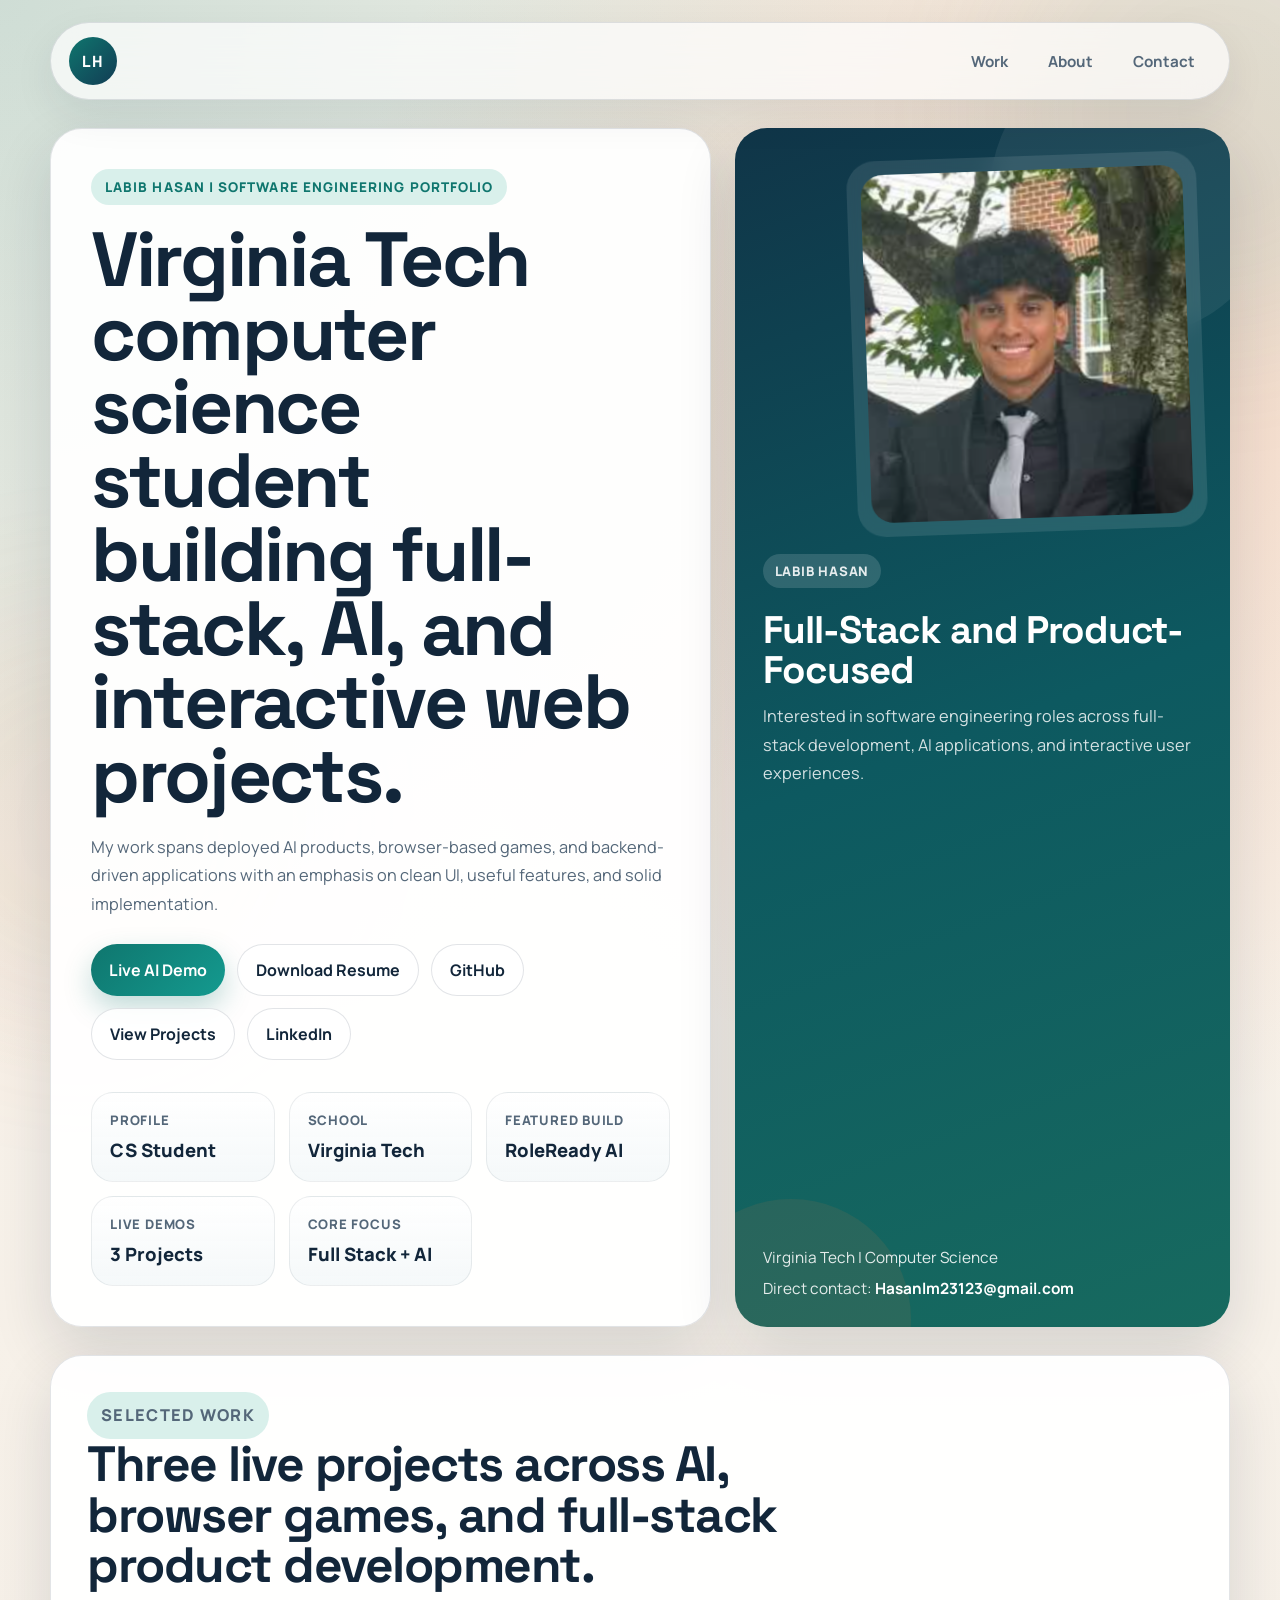
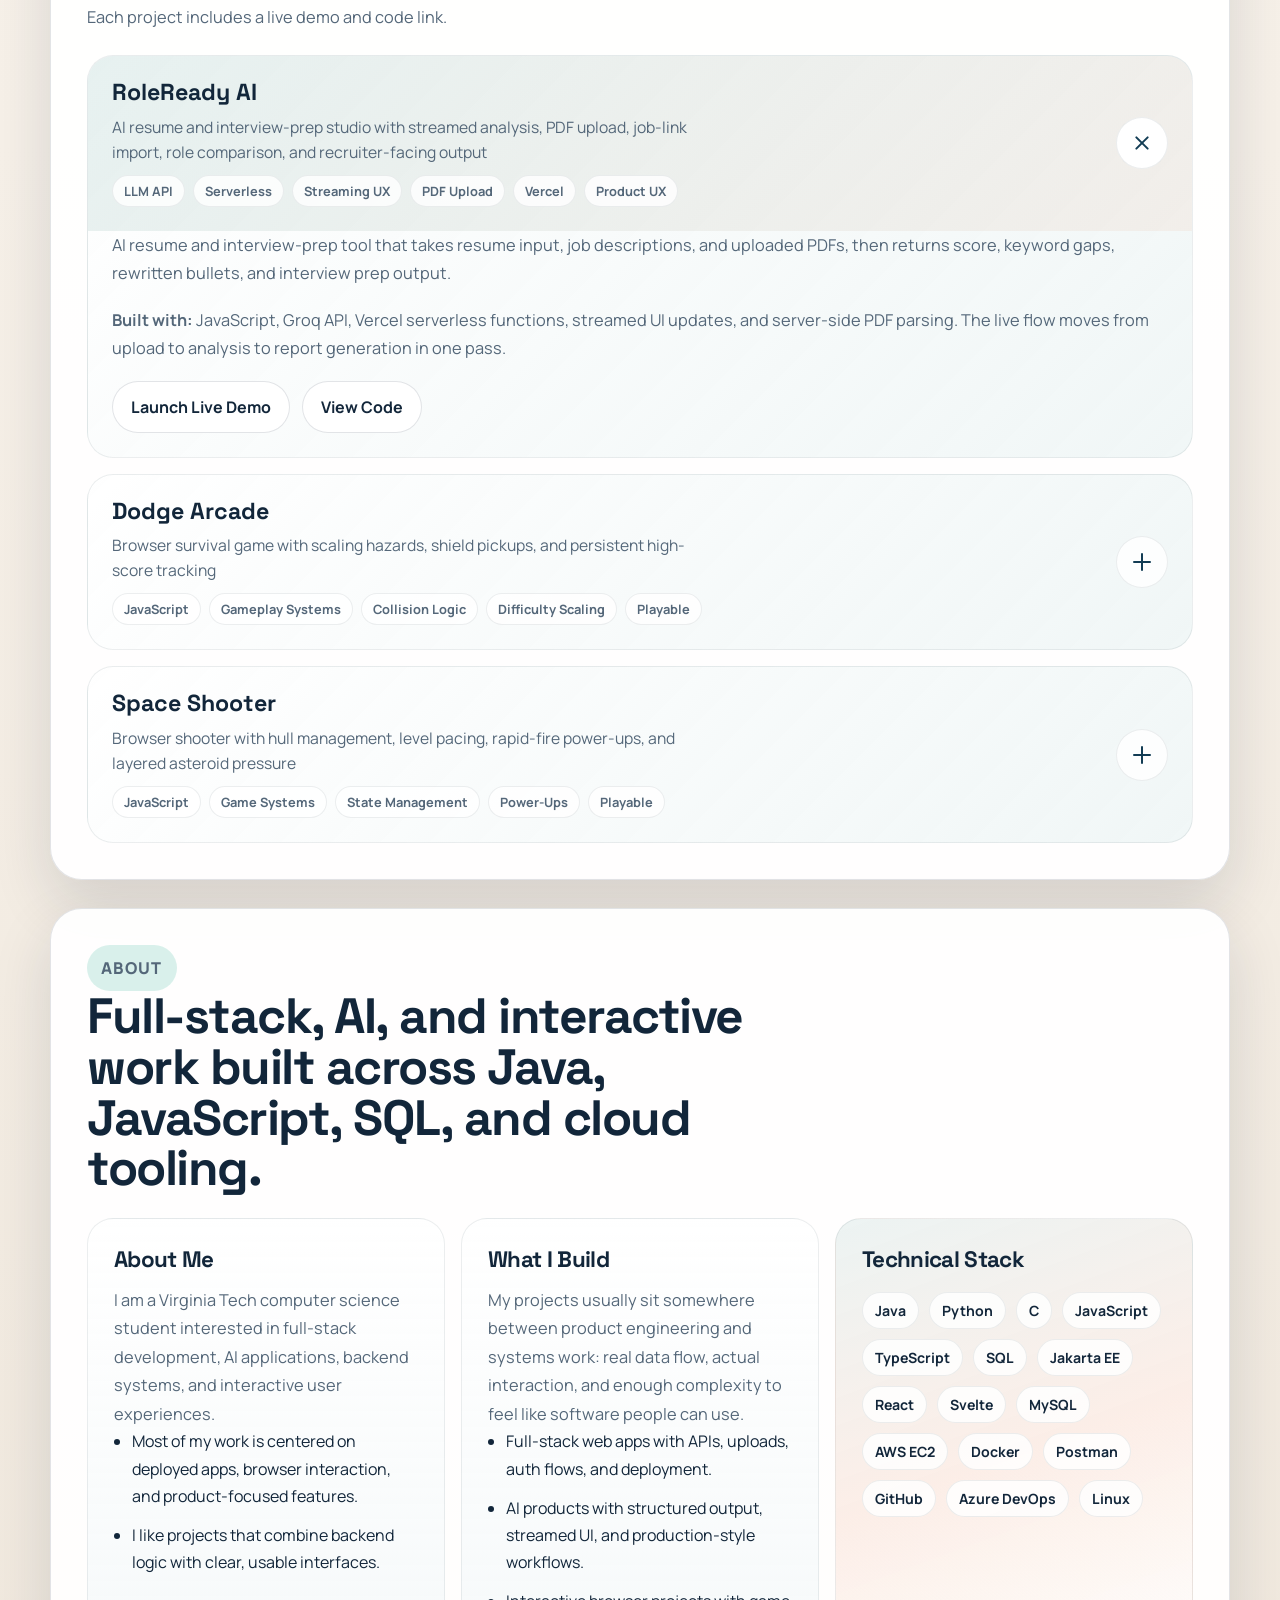
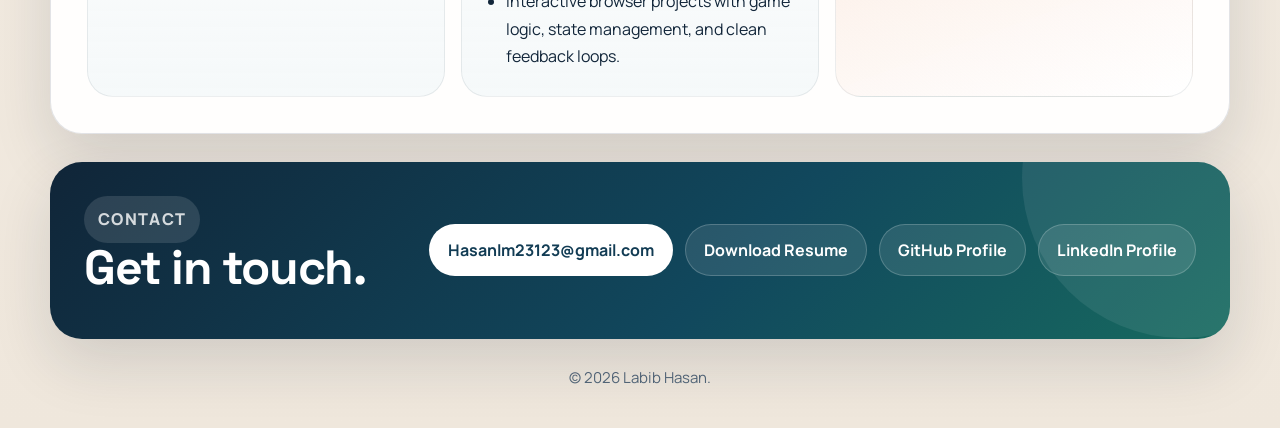
==== commit b1d3b5ca: "simplify-portfolio-copy-and-layout" ====
--- a/index.html
+++ b/index.html
@@ -5,7 +5,7 @@
   <meta charset="utf-8" />
   <meta name="viewport" content="width=device-width, initial-scale=1" />
   <meta name="description"
-    content="Labib Hasan is a Virginia Tech computer science student targeting software engineering internships and new-grad roles, with a portfolio centered on deployed full-stack work, playable browser games, resume access, and code links for technical review." />
+    content="Portfolio of Labib Hasan, a Virginia Tech computer science student building full-stack applications, AI tools, and interactive browser projects." />
   <title>Labib Hasan | Software Engineering Portfolio</title>
   <link rel="preconnect" href="https://fonts.googleapis.com">
   <link rel="preconnect" href="https://fonts.gstatic.com" crossorigin>
@@ -30,12 +30,10 @@
       <section class="hero">
         <div class="hero-copy panel">
           <p class="eyebrow">Labib Hasan | Software Engineering Portfolio</p>
-          <h1>Computer science student shipping live, reviewer-friendly software for internships and early-career product roles.</h1>
+          <h1>Virginia Tech computer science student building full-stack, AI, and interactive web projects.</h1>
           <p class="hero-text">
-            I am a Virginia Tech computer science student targeting software engineering internships and new-grad roles.
-            This portfolio leads with deployed work, but it now includes the recruiter essentials too: a resume,
-            GitHub access, clear project notes, and enough implementation detail for an engineer to review the builds
-            seriously.
+            My work spans deployed AI products, browser-based games, and backend-driven applications with an emphasis
+            on clean UI, useful features, and solid implementation.
           </p>
 
           <div class="hero-actions">
@@ -55,8 +53,8 @@
               <strong class="fact-value">CS Student</strong>
             </article>
             <article class="fact-card">
-              <span class="fact-label">Target</span>
-              <strong class="fact-value">SWE Intern + New Grad</strong>
+              <span class="fact-label">School</span>
+              <strong class="fact-value">Virginia Tech</strong>
             </article>
             <article class="fact-card">
               <span class="fact-label">Featured Build</span>
@@ -68,39 +66,26 @@
             </article>
             <article class="fact-card">
               <span class="fact-label">Core Focus</span>
-              <strong class="fact-value">Full Stack + UX</strong>
+              <strong class="fact-value">Full Stack + AI</strong>
             </article>
           </div>
         </div>
 
         <aside class="profile-card">
           <div class="profile-card-inner">
-            <p class="profile-badge">About + Review Guide</p>
+            <div class="profile-image-wrap">
+              <img class="profile-image" src="/images/SelfPortrait.png" alt="Labib Hasan portrait" />
+            </div>
+            <p class="profile-badge">Labib Hasan</p>
             <div class="profile-copy">
-              <h2>Projects first, context included.</h2>
+              <h2>Full-Stack and Product-Focused</h2>
               <p>
-                Open the live demos to see shipped execution, use the code links to inspect implementation, and use
-                the resume link for recruiter handoff. The goal is to make this site useful to both technical reviewers
-                and recruiting screens.
+                Interested in software engineering roles across full-stack development, AI applications, and interactive
+                user experiences.
               </p>
             </div>
-            <div class="profile-signals">
-              <article class="profile-signal">
-                <span class="profile-signal-label">Current Focus</span>
-                <p>Full-stack apps, browser interaction design, serverless APIs, and product-facing user experience.</p>
-              </article>
-              <article class="profile-signal">
-                <span class="profile-signal-label">Best Starting Point</span>
-                <p>Start with RoleReady AI for streaming UI, PDF upload, structured AI output, and deployment on Vercel.</p>
-              </article>
-              <article class="profile-signal">
-                <span class="profile-signal-label">Code Access</span>
-                <p>Every project below includes both a live demo and a GitHub link for faster engineering review.</p>
-              </article>
-            </div>
             <div class="profile-meta">
-              <span>Primary materials: <a href="/documents/Labib_Hasan_Resume_2027.docx" download>Resume</a> and <a
-                  href="https://github.com/Hasanlm23123" target="_blank" rel="noreferrer">GitHub</a></span>
+              <span>Virginia Tech | Computer Science</span>
               <span>Direct contact: <a href="mailto:Hasanlm23123@gmail.com">Hasanlm23123@gmail.com</a></span>
             </div>
           </div>
@@ -110,11 +95,8 @@
       <section class="section panel" id="work">
         <div class="section-heading">
           <p class="section-kicker">Selected Work</p>
-          <h2>Three live projects with demos, code links, and implementation notes that help both recruiters and engineers review the work quickly.</h2>
-          <p>
-            Each card includes what the project solves, what stack it uses, and what challenge or learning mattered most
-            during the build.
-          </p>
+          <h2>Three live projects across AI, browser games, and full-stack product development.</h2>
+          <p>Each project includes a live demo and code link.</p>
         </div>
 
         <div class="project-grid">
@@ -138,32 +120,13 @@
             <div class="slidedown">
               <div class="project-body">
                 <p>
-                  <strong>Problem solved:</strong> candidates and recruiters can quickly see how well a resume matches
-                  a role, which keywords are missing, and what concrete edits or interview prep steps make the biggest difference.
-                </p>
-                <p>
-                  <strong>Stack:</strong> JavaScript, Groq API, Vercel serverless functions, streamed UI updates, and
-                  server-side PDF parsing for resume upload, job-link ingestion, and exported report generation.
-                </p>
-                <div class="detail-grid">
-                  <article class="detail-card">
-                    <h4>Architecture Notes</h4>
-                    <ul class="detail-list">
-                      <li>User uploads a PDF or pastes resume content in the browser.</li>
-                      <li>Vercel serverless routes parse input, build prompts, and call Groq server-side.</li>
-                      <li>Structured output and streamed chunks return to the UI for scoring, rewrites, and comparisons.</li>
-                      <li>The client renders recruiter snapshot, fit-score rationale, export, and saved-history flows.</li>
-                    </ul>
-                  </article>
-                  <article class="detail-card">
-                    <h4>Challenges + Learnings</h4>
-                    <ul class="detail-list">
-                      <li>Handled inconsistent PDF extraction and partial model JSON so analysis degrades gracefully.</li>
-                      <li>Tightened prompt structure to reduce vague bullet rewrites and generic gap advice.</li>
-                      <li>Balanced serverless constraints with streamed output so the app still feels immediate to use.</li>
-                    </ul>
-                  </article>
-                </div>
+                  AI resume and interview-prep tool that takes resume input, job descriptions, and uploaded PDFs, then
+                  returns score, keyword gaps, rewritten bullets, and interview prep output.
+                </p>
+                <p>
+                  <strong>Built with:</strong> JavaScript, Groq API, Vercel serverless functions, streamed UI updates,
+                  and server-side PDF parsing. The live flow moves from upload to analysis to report generation in one pass.
+                </p>
                 <div class="project-links">
                   <a href="https://rolereadyai-hasanlm23123s-projects.vercel.app/" class="project-link"
                     target="_blank" rel="noreferrer">Launch Live Demo</a>
@@ -197,24 +160,7 @@
                   browser without setup. The finished build shows event-loop control, collision handling, pacing, and
                   player feedback in a compact arcade project.
                 </p>
-                <div class="detail-grid">
-                  <article class="detail-card">
-                    <h4>What It Demonstrates</h4>
-                    <ul class="detail-list">
-                      <li>Keyboard input, movement constraints, and clean collision handling.</li>
-                      <li>Score-based difficulty tuning and shield pickup logic.</li>
-                      <li>Persistent high-score storage for a complete browser gameplay loop.</li>
-                    </ul>
-                  </article>
-                  <article class="detail-card">
-                    <h4>Challenges + Learnings</h4>
-                    <ul class="detail-list">
-                      <li>Translated a desktop-style prototype into browser code without losing the original pacing.</li>
-                      <li>Tuned obstacle speed and pickup timing so the game ramps cleanly instead of spiking too early.</li>
-                      <li>Focused on small-system clarity: the logic is simple enough to review quickly, but complete enough to play.</li>
-                    </ul>
-                  </article>
-                </div>
+                <p><strong>Built with:</strong> JavaScript, Canvas rendering, collision logic, pickup systems, and local high-score persistence.</p>
                 <div class="project-links">
                   <a href="/games/dodge/" class="project-link">Play Live</a>
                   <a href="https://github.com/Hasanlm23123/Hasanlm23123.github.io/tree/main/games/dodge" class="project-link" target="_blank"
@@ -247,24 +193,7 @@
                   layered mechanics, and readable player feedback. It is a stronger demo of state management because
                   health, power-ups, asteroid pressure, and damage timing all have to stay in sync.
                 </p>
-                <div class="detail-grid">
-                  <article class="detail-card">
-                    <h4>What It Demonstrates</h4>
-                    <ul class="detail-list">
-                      <li>Responsive game-loop control with health, pickups, and wave progression.</li>
-                      <li>Difficulty pacing through asteroid density, damage states, and level scaling.</li>
-                      <li>Cleaner player-facing feedback through hull state, rapid fire, and restart flow.</li>
-                    </ul>
-                  </article>
-                  <article class="detail-card">
-                    <h4>Challenges + Learnings</h4>
-                    <ul class="detail-list">
-                      <li>Reworked the original game logic so multiple systems can overlap without breaking input timing.</li>
-                      <li>Tuned the damage and recovery windows to keep the game hard but readable.</li>
-                      <li>Used the browser rebuild to make the project easier to test, share, and review live.</li>
-                    </ul>
-                  </article>
-                </div>
+                <p><strong>Built with:</strong> JavaScript, layered game-state logic, power-up systems, pacing control, and player feedback tuning.</p>
                 <div class="project-links">
                   <a href="/games/space-shooter/" class="project-link">Play Live</a>
                   <a href="https://github.com/Hasanlm23123/Hasanlm23123.github.io/tree/main/games/space-shooter" class="project-link" target="_blank"
@@ -278,47 +207,33 @@
 
       <section class="section panel" id="about">
         <div class="section-heading">
-          <p class="section-kicker">About + Technical Context</p>
-          <h2>Enough context for a recruiter to place the work, and enough build detail for an engineer to review it seriously.</h2>
+          <p class="section-kicker">About</p>
+          <h2>Full-stack, AI, and interactive work built across Java, JavaScript, SQL, and cloud tooling.</h2>
         </div>
 
         <div class="about-grid">
           <article class="about-card">
-            <h3>Who I Am</h3>
+            <h3>About Me</h3>
             <p>
-              Labib Hasan is a Virginia Tech computer science student targeting software engineering internships and
-              early-career product engineering roles. The strongest work here leans full stack, but the consistent theme
-              is building software that people can open, test, and understand quickly.
+              I am a Virginia Tech computer science student interested in full-stack development, AI applications,
+              backend systems, and interactive user experiences.
             </p>
             <ul class="strength-list">
-              <li>Interested in full-stack, frontend-heavy, and product-facing software engineering work.</li>
-              <li>Prefers projects that pair clear user interaction with readable implementation.</li>
-              <li>Built this site so recruiters can find the essentials fast and engineers can still inspect the details.</li>
+              <li>Most of my work is centered on deployed apps, browser interaction, and product-focused features.</li>
+              <li>I like projects that combine backend logic with clear, usable interfaces.</li>
             </ul>
           </article>
 
           <article class="about-card">
-            <h3>RoleReady AI Architecture</h3>
+            <h3>What I Build</h3>
             <p>
-              The AI product is the best technical review entry point because it moves through upload, serverless processing,
-              model output, streaming UI, and final report rendering in one deployed workflow.
+              My projects usually sit somewhere between product engineering and systems work: real data flow, actual
+              interaction, and enough complexity to feel like software people can use.
             </p>
             <ul class="strength-list">
-              <li>Browser form accepts pasted resume content, uploaded PDF resumes, and imported job links.</li>
-              <li>Serverless routes parse inputs, shape prompts, and keep the provider key off the client.</li>
-              <li>Structured results feed streamed analysis, role comparison, export, and saved-history features.</li>
-            </ul>
-          </article>
-
-          <article class="about-card">
-            <h3>Challenges + Learnings</h3>
-            <p>
-              The most useful debugging work happened around data quality and deployment constraints, not just visual polish.
-            </p>
-            <ul class="strength-list">
-              <li>Improved AI output by tightening prompt rules and normalizing weak model responses before they hit the UI.</li>
-              <li>Handled PDF parsing edge cases and static-hosting limitations while keeping the app reviewable in public.</li>
-              <li>Rebuilt desktop game prototypes for the browser so reviewers could judge the product itself instead of setup steps.</li>
+              <li>Full-stack web apps with APIs, uploads, auth flows, and deployment.</li>
+              <li>AI products with structured output, streamed UI, and production-style workflows.</li>
+              <li>Interactive browser projects with game logic, state management, and clean feedback loops.</li>
             </ul>
           </article>
 
@@ -349,11 +264,7 @@
       <section class="contact-strip" id="contact">
         <div class="contact-copy">
           <p class="section-kicker light">Contact</p>
-          <h2>Reach out if you want to talk through the projects, implementation details, or software engineering opportunities.</h2>
-          <p>
-            Email is the fastest path. Resume, GitHub, and LinkedIn are included here so the portfolio can double as a
-            recruiter handoff page when needed.
-          </p>
+          <h2>Get in touch.</h2>
         </div>
 
         <div class="contact-actions">
@@ -367,7 +278,7 @@
     </main>
 
     <footer class="footer">
-      <p>© 2026 Labib Hasan. Built to help recruiters and engineers review live software quickly.</p>
+      <p>© 2026 Labib Hasan.</p>
     </footer>
   </div>
 
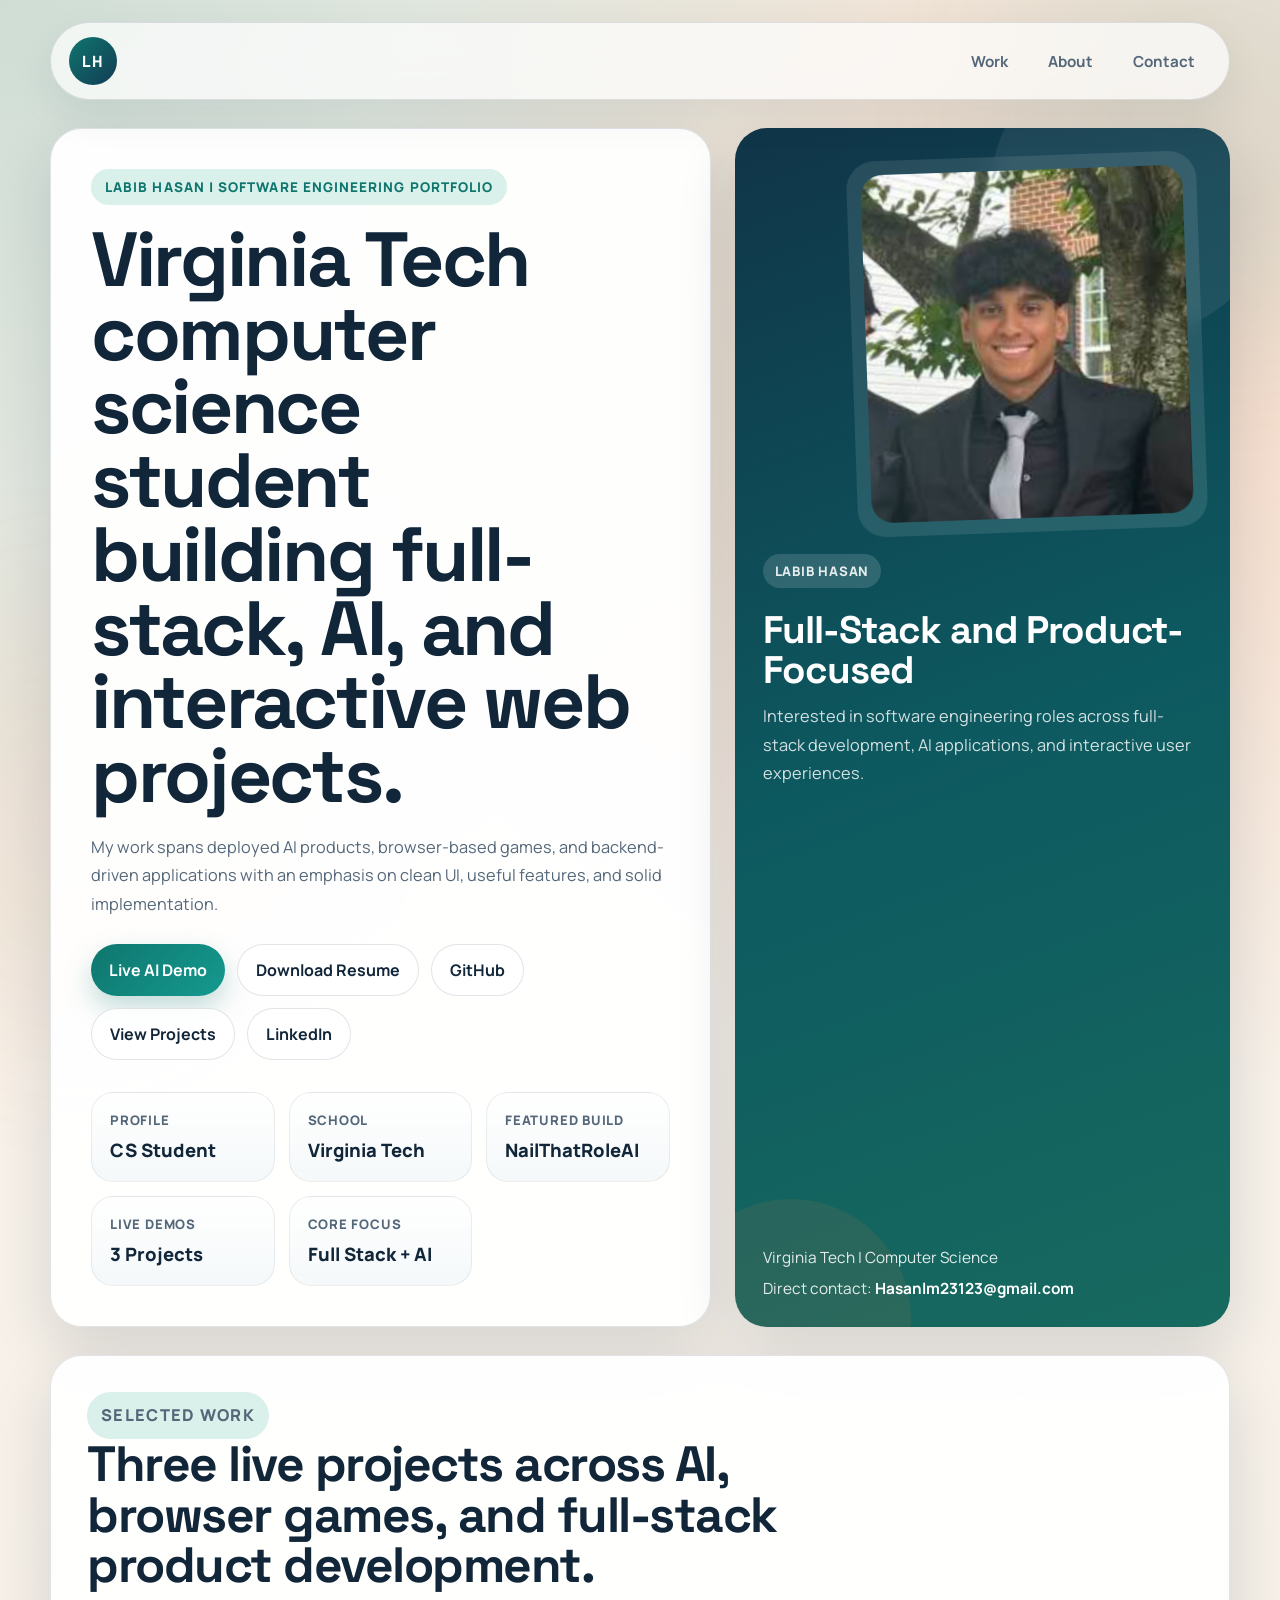
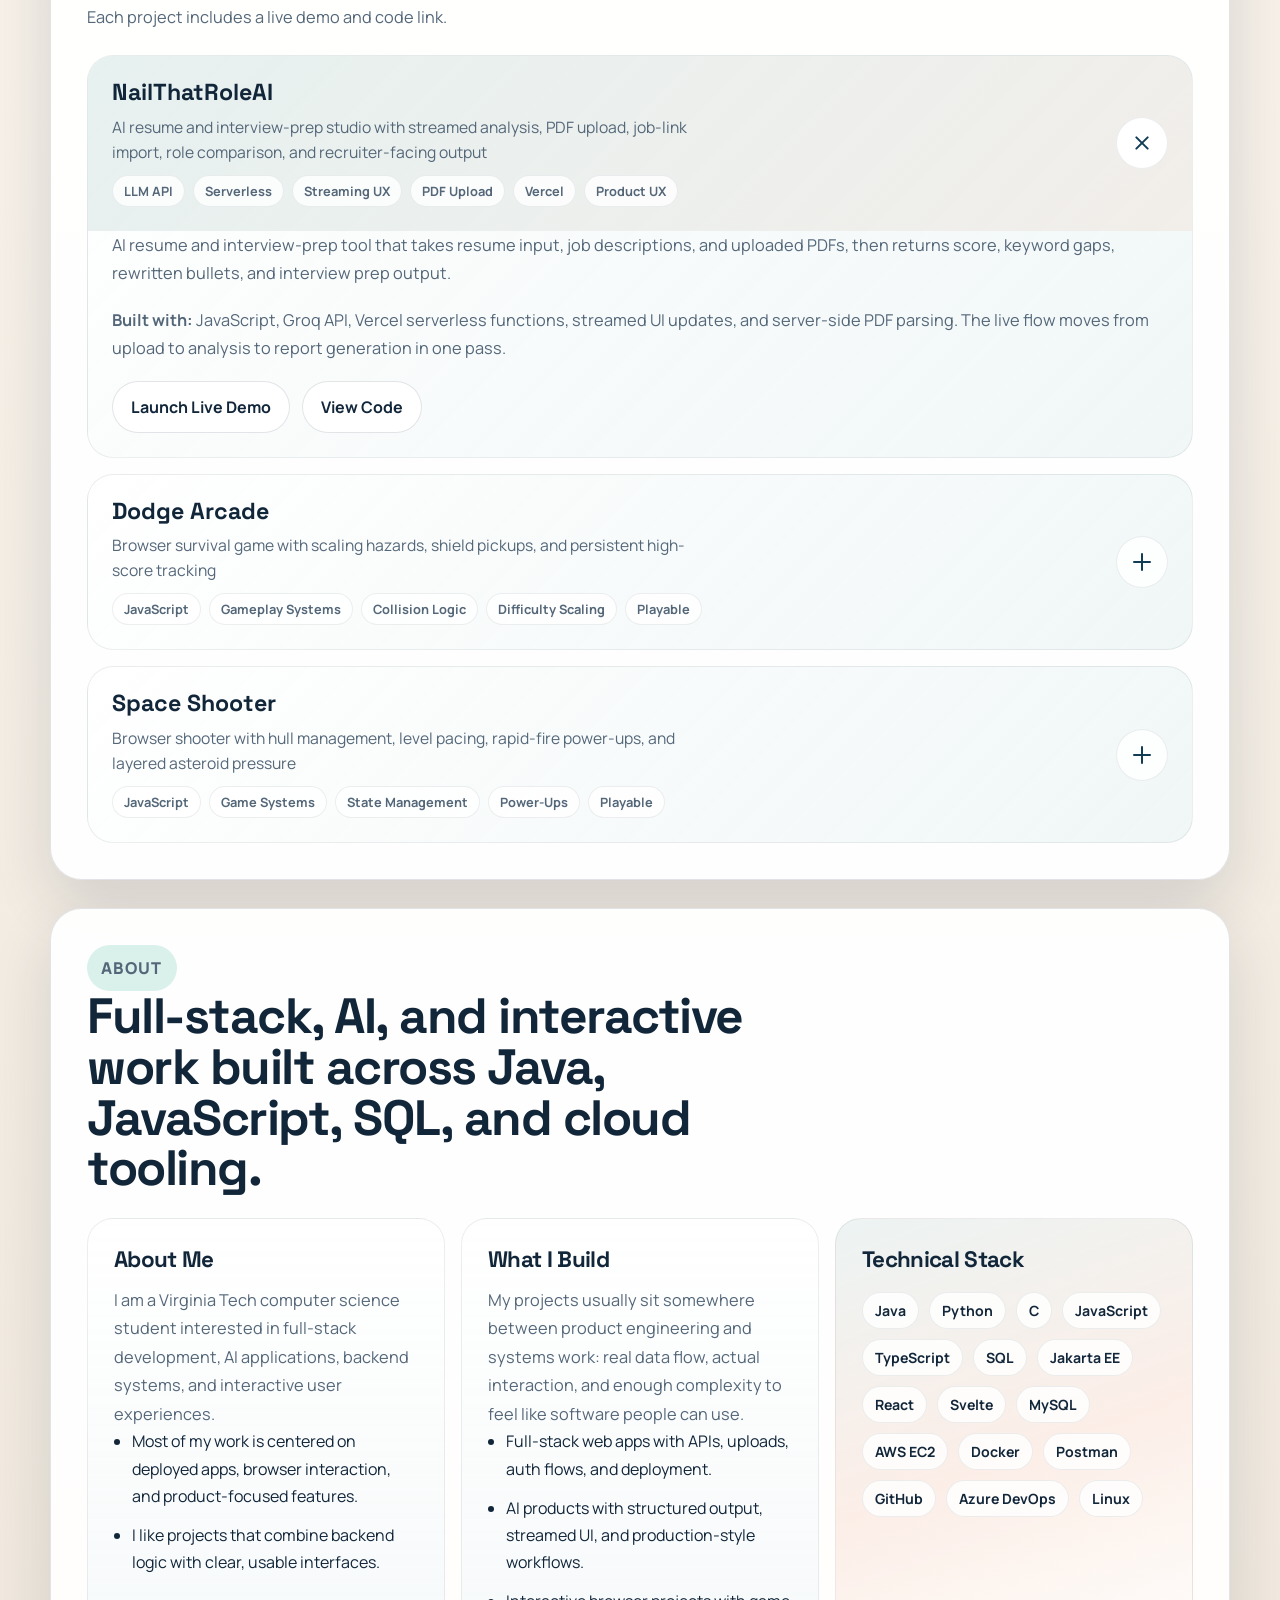
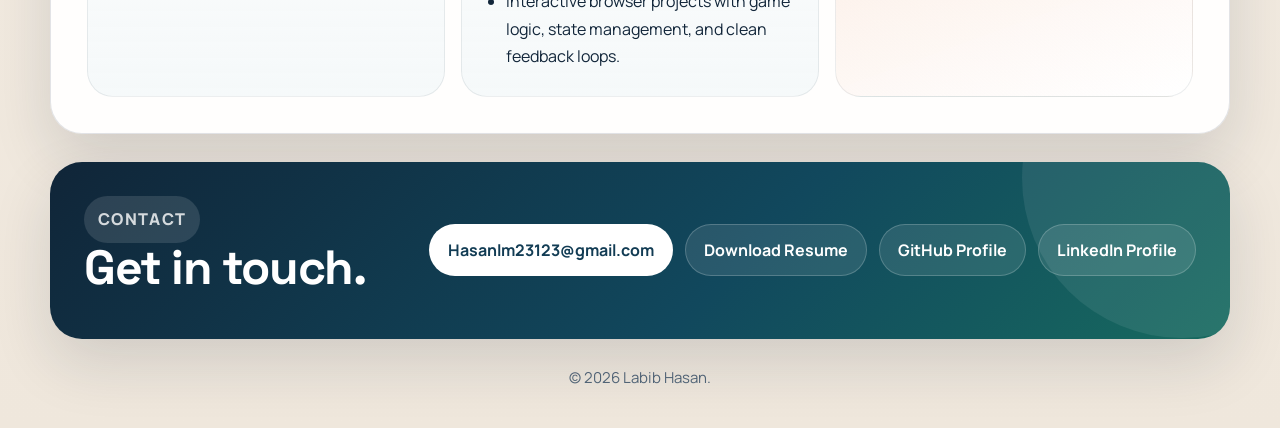
==== commit 75a68f77: "rebrand-portfolio-ai-project" ====
--- a/index.html
+++ b/index.html
@@ -58,7 +58,7 @@
             </article>
             <article class="fact-card">
               <span class="fact-label">Featured Build</span>
-              <strong class="fact-value">RoleReady AI</strong>
+              <strong class="fact-value">NailThatRoleAI</strong>
             </article>
             <article class="fact-card">
               <span class="fact-label">Live Demos</span>
@@ -103,7 +103,7 @@
           <article class="project-card">
             <button class="project-toggle toggle" type="button" aria-expanded="false">
               <div class="project-toggle-copy">
-                <span class="project-title">RoleReady AI</span>
+                <span class="project-title">NailThatRoleAI</span>
                 <span class="project-subtitle">AI resume and interview-prep studio with streamed analysis, PDF upload,
                   job-link import, role comparison, and recruiter-facing output</span>
                 <div class="project-tags">
